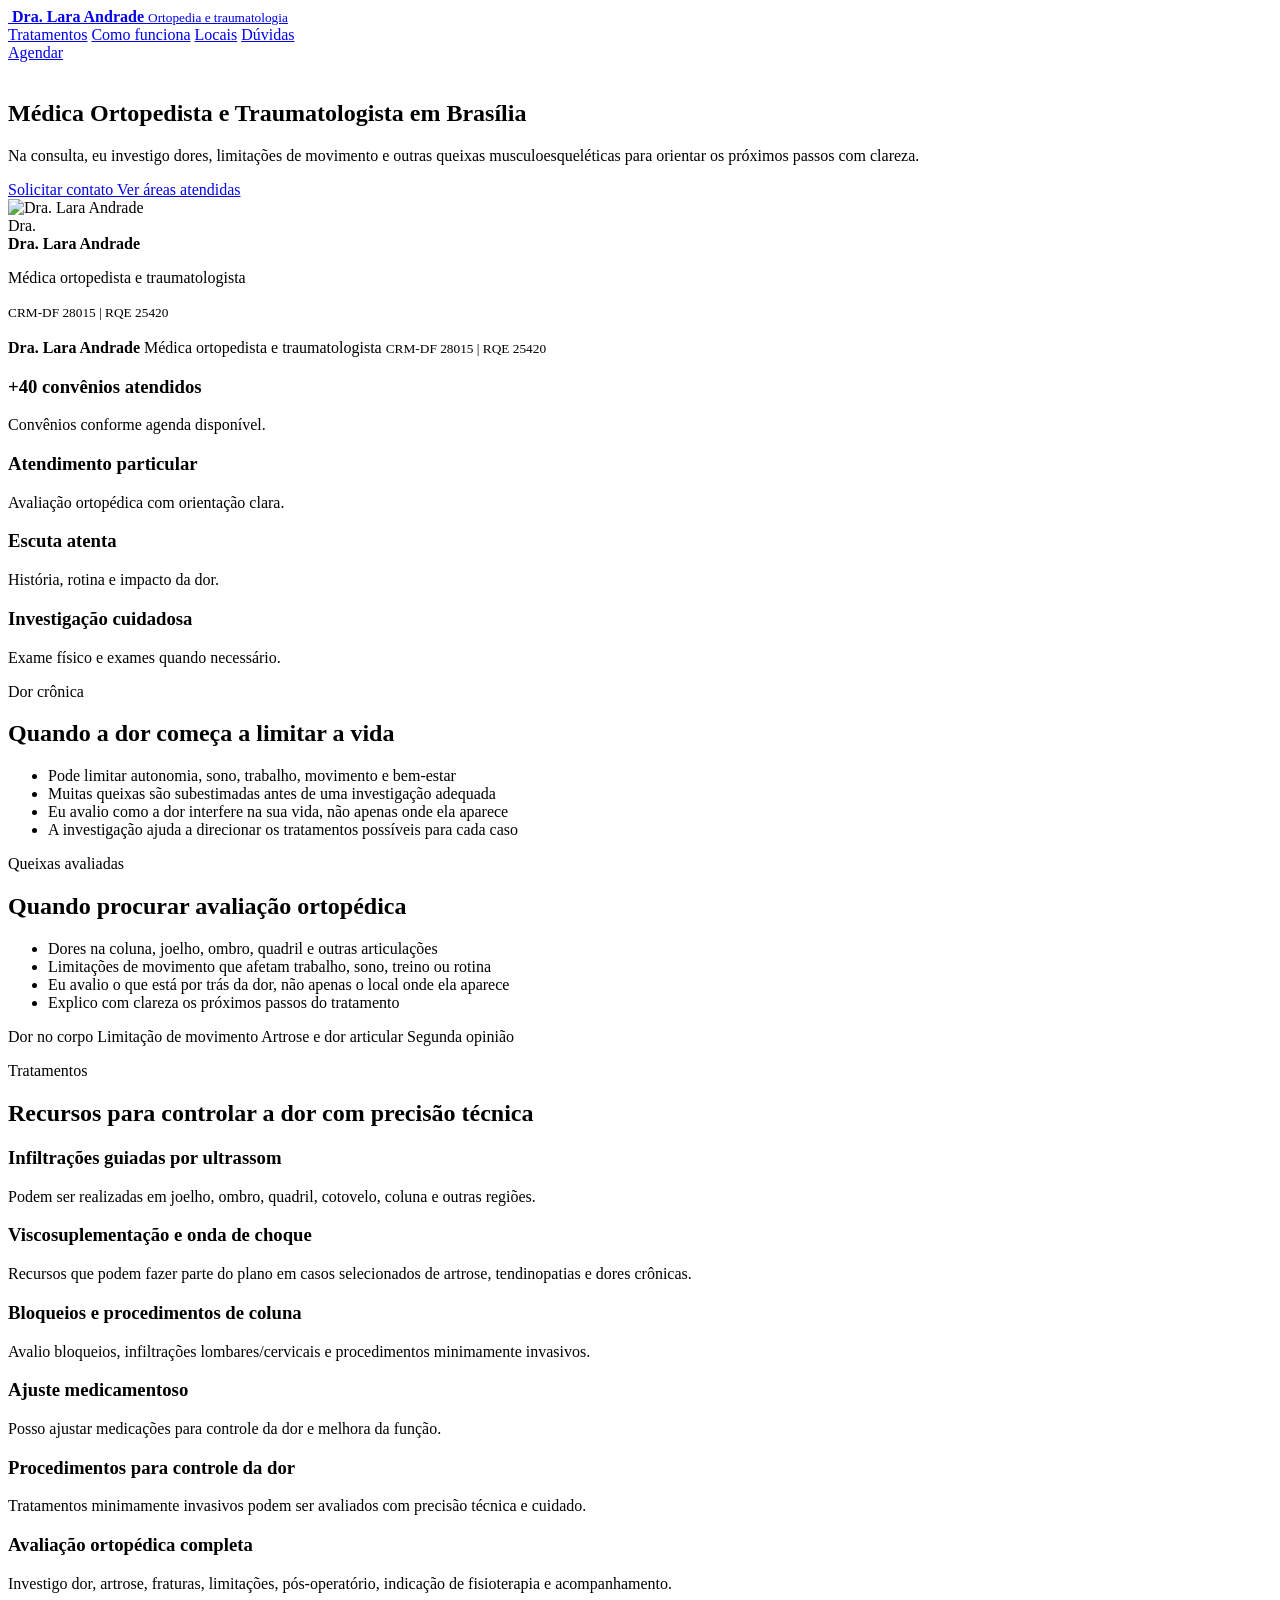
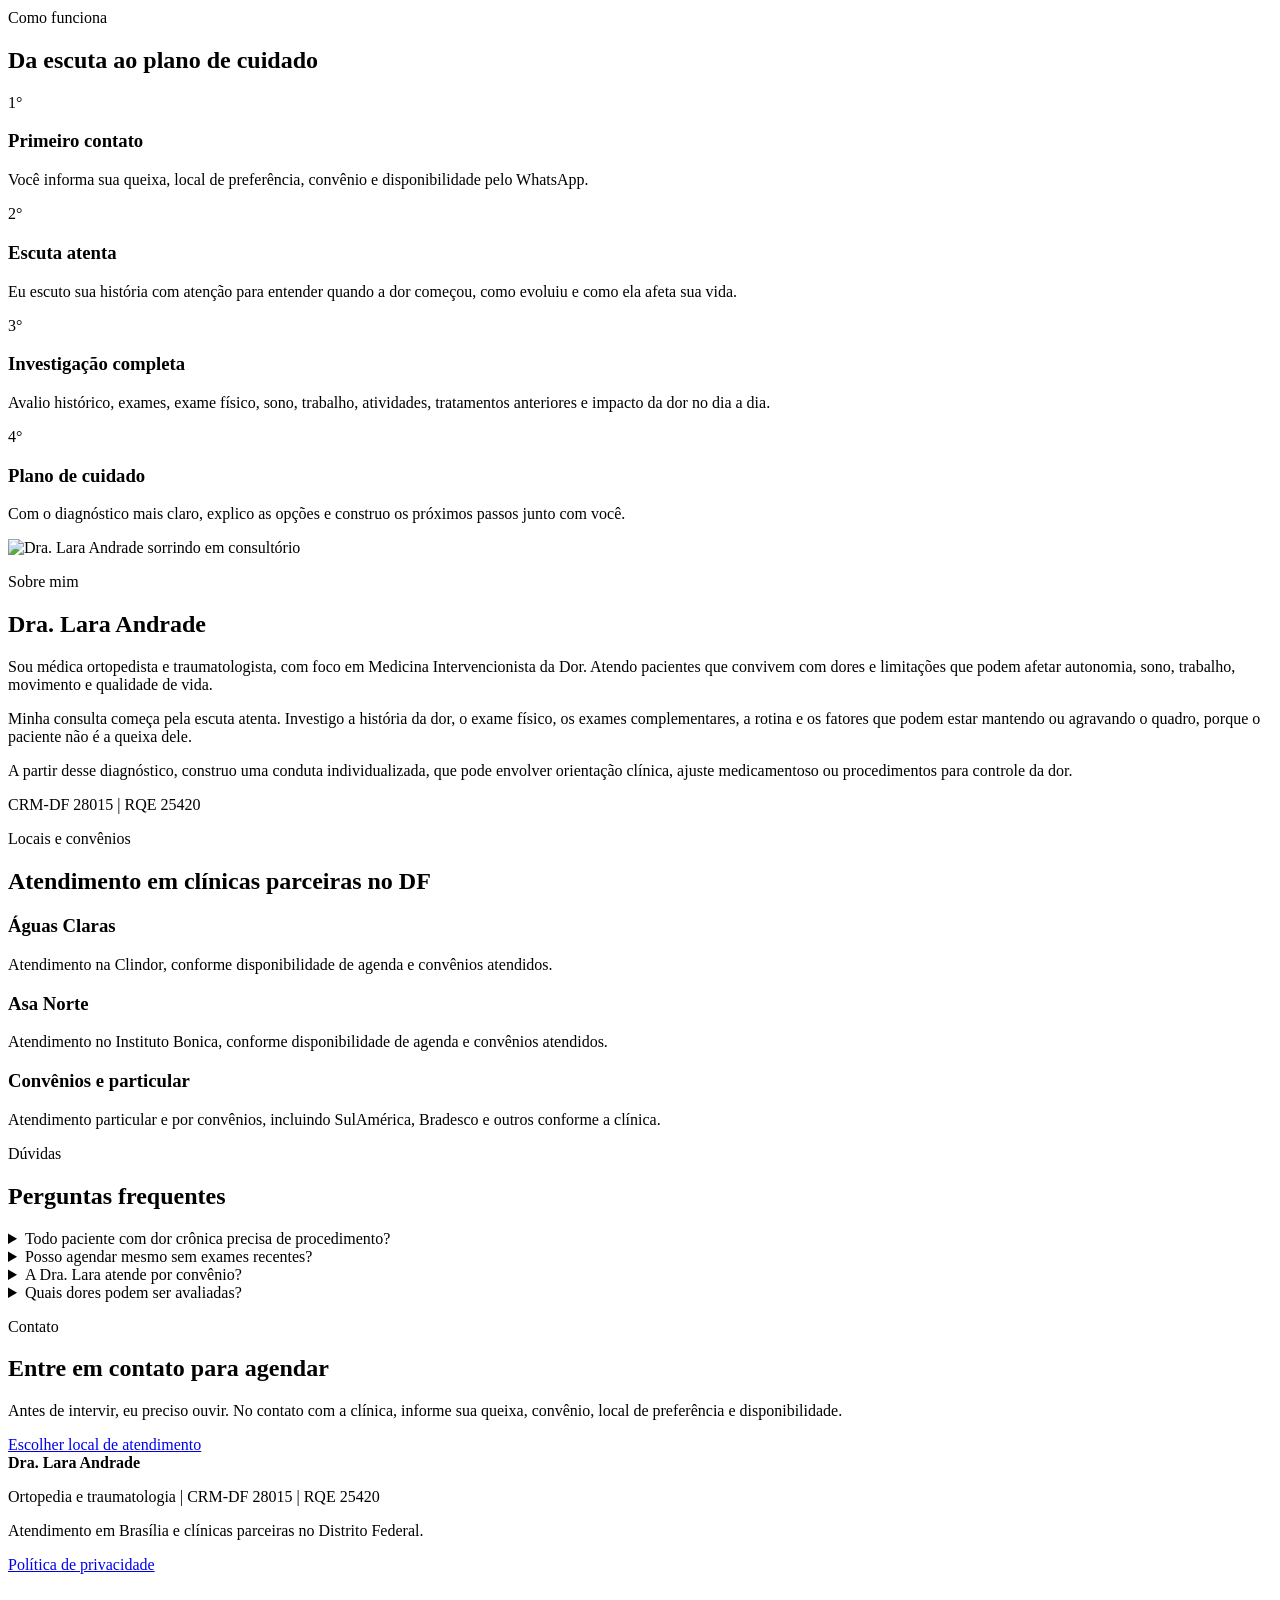
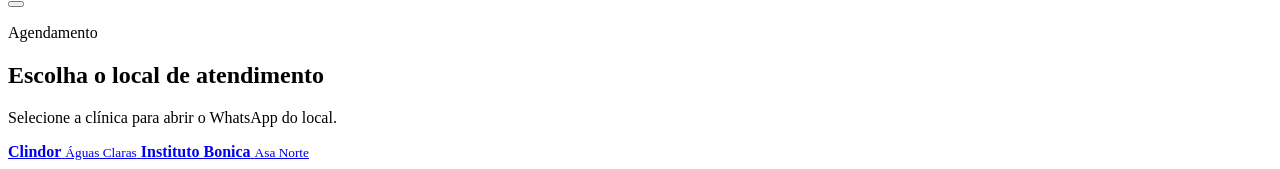
==== index.html @ 9efe38ba "feat(legal): publica politica de privacidade O site coleta nome e telefone e nao tinha politica de p" ====
<!doctype html>
<html lang="pt-BR">
  <head>
    <meta charset="utf-8">
    <meta name="viewport" content="width=device-width, initial-scale=1">
    <title>Dra. Lara Andrade | Médica ortopedista em Brasília</title>
    <meta name="description" content="Avaliação ortopédica para dor na coluna, joelho, ombro, artrose e limitações de movimento em Brasília. Atendimento com a Dra. Lara Andrade, CRM-DF 28015 e RQE 25420.">
    <meta property="og:title" content="Dra. Lara Andrade | Médica ortopedista em Brasília">
    <meta property="og:description" content="Consulta ortopédica para investigar dor, artrose, coluna, joelho e outras queixas musculoesqueléticas, com conduta individualizada.">
    <meta property="og:type" content="website">
    <meta property="og:image" content="assets/lara-dor-cronica-img4412.jpg">
    <link rel="preconnect" href="https://fonts.googleapis.com">
    <link rel="preconnect" href="https://fonts.gstatic.com" crossorigin>
    <link rel="preconnect" href="https://unpkg.com">
    <link href="https://fonts.googleapis.com/css2?family=Montserrat:wght@300;400;500;600;700;800&display=swap" rel="stylesheet">
    <link rel="stylesheet" href="styles.css">
    <link rel="icon" type="image/png" href="assets/favicon-dra-lara-symbol.png">
  </head>
  <body>
    <header class="site-header" data-elevate>
      <a class="brand" href="#top" aria-label="Dra. Lara Andrade">
        <span class="brand-mark">
          <img src="assets/logo-dra-lara-symbol-header.png" alt="">
        </span>
        <span>
          <strong>Dra. Lara Andrade</strong>
          <small>Ortopedia e traumatologia</small>
        </span>
      </a>
      <nav class="nav" aria-label="Navegação principal">
        <a href="#tratamentos">Tratamentos</a>
        <a href="#como-funciona">Como funciona</a>
        <a href="#locais">Locais</a>
        <a href="#duvidas">Dúvidas</a>
      </nav>
      <a class="header-cta" href="#agendar" data-schedule-open>
        <i data-lucide="calendar-check" aria-hidden="true"></i>
        Agendar
      </a>
    </header>

    <main id="top">
      <section class="hero section-dark">
        <div class="hero-bg" aria-hidden="true">
          <img src="assets/hero-bg-consultorio-real-pexels.jpg" alt="">
        </div>
        <div class="container hero-grid">
          <div class="hero-copy">
            <h1>Médica Ortopedista e Traumatologista em Brasília</h1>
            <p class="hero-lead">Na consulta, eu investigo dores, limitações de movimento e outras queixas musculoesqueléticas para orientar os próximos passos com clareza.</p>
            <div class="hero-actions">
              <a class="btn btn-primary" href="#agendar" data-schedule-open>
                <i data-lucide="calendar-check" aria-hidden="true"></i>
                Solicitar contato
              </a>
              <a class="btn btn-ghost" href="#tratamentos">
                <i data-lucide="stethoscope" aria-hidden="true"></i>
                Ver áreas atendidas
              </a>
            </div>
          </div>

          <aside class="hero-visual" aria-label="Resumo do atendimento">
            <div class="hero-portrait">
              <img src="assets/lara-hero-sentada-ambiente.jpg" alt="Dra. Lara Andrade">
            </div>
            <div class="hero-card">
              <div class="hero-doctor-card">
                <span aria-hidden="true">Dra.</span>
                <div>
                  <strong>Dra. Lara Andrade</strong>
                  <p>Médica ortopedista e traumatologista</p>
                  <small>CRM-DF 28015 | RQE 25420</small>
                </div>
              </div>
            </div>
          </aside>
        </div>
      </section>

      <section class="mobile-hero-photo" aria-hidden="true">
        <div class="container">
          <div class="hero-mobile-portrait">
            <img src="assets/lara-hero-sentada-ambiente.jpg" alt="">
            <div class="doctor-id-card">
              <strong>Dra. Lara Andrade</strong>
              <span>Médica ortopedista e traumatologista</span>
              <small>CRM-DF 28015 | RQE 25420</small>
            </div>
          </div>
        </div>
      </section>

      <section class="quick-proof" aria-label="Diferenciais do atendimento">
        <div class="container proof-grid">
          <article>
            <i data-lucide="badge-check" aria-hidden="true"></i>
            <h3>+40 convênios atendidos</h3>
            <p>Convênios conforme agenda disponível.</p>
          </article>
          <article>
            <i data-lucide="credit-card" aria-hidden="true"></i>
            <h3>Atendimento particular</h3>
            <p>Avaliação ortopédica com orientação clara.</p>
          </article>
          <article>
            <i data-lucide="ear" aria-hidden="true"></i>
            <h3>Escuta atenta</h3>
            <p>História, rotina e impacto da dor.</p>
          </article>
          <article>
            <i data-lucide="scan-search" aria-hidden="true"></i>
            <h3>Investigação cuidadosa</h3>
            <p>Exame físico e exames quando necessário.</p>
          </article>
        </div>
      </section>

      <section class="section chronic-section">
        <div class="container chronic-grid">
          <div class="chronic-copy">
            <p class="eyebrow">Dor crônica</p>
            <h2>Quando a dor começa a limitar a vida</h2>
            <ul class="check-list section-bullets">
              <li><i data-lucide="check" aria-hidden="true"></i>Pode limitar autonomia, sono, trabalho, movimento e bem-estar</li>
              <li><i data-lucide="check" aria-hidden="true"></i>Muitas queixas são subestimadas antes de uma investigação adequada</li>
              <li><i data-lucide="check" aria-hidden="true"></i>Eu avalio como a dor interfere na sua vida, não apenas onde ela aparece</li>
              <li><i data-lucide="check" aria-hidden="true"></i>A investigação ajuda a direcionar os tratamentos possíveis para cada caso</li>
            </ul>
          </div>
        </div>
      </section>

      <section class="section problem">
        <div class="container two-column">
          <div>
            <p class="eyebrow">Queixas avaliadas</p>
            <h2>Quando procurar avaliação ortopédica</h2>
          </div>
          <ul class="check-list section-bullets">
            <li><i data-lucide="check" aria-hidden="true"></i>Dores na coluna, joelho, ombro, quadril e outras articulações</li>
            <li><i data-lucide="check" aria-hidden="true"></i>Limitações de movimento que afetam trabalho, sono, treino ou rotina</li>
            <li><i data-lucide="check" aria-hidden="true"></i>Eu avalio o que está por trás da dor, não apenas o local onde ela aparece</li>
            <li><i data-lucide="check" aria-hidden="true"></i>Explico com clareza os próximos passos do tratamento</li>
          </ul>
        </div>
        <div class="container concern-grid" aria-label="Queixas comuns avaliadas">
          <span><i data-lucide="person-standing" aria-hidden="true"></i>Dor no corpo</span>
          <span><i data-lucide="move" aria-hidden="true"></i>Limitação de movimento</span>
          <span><i data-lucide="bone" aria-hidden="true"></i>Artrose e dor articular</span>
          <span><i data-lucide="file-question" aria-hidden="true"></i>Segunda opinião</span>
        </div>
      </section>

      <section class="section treatment-section" id="tratamentos">
        <div class="container section-heading">
          <p class="eyebrow">Tratamentos</p>
          <h2>Recursos para controlar a dor com precisão técnica</h2>
        </div>
        <div class="container treatment-layout treatment-layout-full">
          <div class="treatment-list">
            <article>
              <i data-lucide="syringe" aria-hidden="true"></i>
              <div>
                <h3>Infiltrações guiadas por ultrassom</h3>
                <p>Podem ser realizadas em joelho, ombro, quadril, cotovelo, coluna e outras regiões.</p>
              </div>
            </article>
            <article>
              <i data-lucide="waves" aria-hidden="true"></i>
              <div>
                <h3>Viscosuplementação e onda de choque</h3>
                <p>Recursos que podem fazer parte do plano em casos selecionados de artrose, tendinopatias e dores crônicas.</p>
              </div>
            </article>
            <article>
              <i data-lucide="bone" aria-hidden="true"></i>
              <div>
                <h3>Bloqueios e procedimentos de coluna</h3>
                <p>Avalio bloqueios, infiltrações lombares/cervicais e procedimentos minimamente invasivos.</p>
              </div>
            </article>
            <article>
              <i data-lucide="pill" aria-hidden="true"></i>
              <div>
                <h3>Ajuste medicamentoso</h3>
                <p>Posso ajustar medicações para controle da dor e melhora da função.</p>
              </div>
            </article>
            <article>
              <i data-lucide="target" aria-hidden="true"></i>
              <div>
                <h3>Procedimentos para controle da dor</h3>
                <p>Tratamentos minimamente invasivos podem ser avaliados com precisão técnica e cuidado.</p>
              </div>
            </article>
            <article>
              <i data-lucide="clipboard-plus" aria-hidden="true"></i>
              <div>
                <h3>Avaliação ortopédica completa</h3>
                <p>Investigo dor, artrose, fraturas, limitações, pós-operatório, indicação de fisioterapia e acompanhamento.</p>
              </div>
            </article>
          </div>
        </div>
      </section>

      <section class="section process" id="como-funciona">
        <div class="container section-heading">
          <p class="eyebrow">Como funciona</p>
          <h2>Da escuta ao plano de cuidado</h2>
        </div>
        <div class="container process-steps">
          <article>
            <span>1°</span>
            <i data-lucide="message-circle" aria-hidden="true"></i>
            <h3>Primeiro contato</h3>
            <p>Você informa sua queixa, local de preferência, convênio e disponibilidade pelo WhatsApp.</p>
          </article>
          <article>
            <span>2°</span>
            <i data-lucide="stethoscope" aria-hidden="true"></i>
            <h3>Escuta atenta</h3>
            <p>Eu escuto sua história com atenção para entender quando a dor começou, como evoluiu e como ela afeta sua vida.</p>
          </article>
          <article>
            <span>3°</span>
            <i data-lucide="list-checks" aria-hidden="true"></i>
            <h3>Investigação completa</h3>
            <p>Avalio histórico, exames, exame físico, sono, trabalho, atividades, tratamentos anteriores e impacto da dor no dia a dia.</p>
          </article>
          <article>
            <span>4°</span>
            <i data-lucide="route" aria-hidden="true"></i>
            <h3>Plano de cuidado</h3>
            <p>Com o diagnóstico mais claro, explico as opções e construo os próximos passos junto com você.</p>
          </article>
        </div>
      </section>

      <section class="section doctor-section">
        <div class="container doctor-grid">
          <div class="doctor-photo">
            <img src="assets/lara-quem-sou-img4294.jpg" alt="Dra. Lara Andrade sorrindo em consultório">
          </div>
          <div class="doctor-copy">
            <p class="eyebrow">Sobre mim</p>
            <h2>Dra. Lara Andrade</h2>
            <p>Sou médica ortopedista e traumatologista, com foco em Medicina Intervencionista da Dor. Atendo pacientes que convivem com dores e limitações que podem afetar autonomia, sono, trabalho, movimento e qualidade de vida.</p>
            <p>Minha consulta começa pela escuta atenta. Investigo a história da dor, o exame físico, os exames complementares, a rotina e os fatores que podem estar mantendo ou agravando o quadro, porque o paciente não é a queixa dele.</p>
            <p>A partir desse diagnóstico, construo uma conduta individualizada, que pode envolver orientação clínica, ajuste medicamentoso ou procedimentos para controle da dor.</p>
            <p class="doctor-credentials">CRM-DF 28015 | RQE 25420</p>
          </div>
        </div>
      </section>

      <section class="section locations" id="locais">
        <div class="container section-heading">
          <p class="eyebrow">Locais e convênios</p>
          <h2>Atendimento em clínicas parceiras no DF</h2>
        </div>
        <div class="container location-grid">
          <article>
            <i data-lucide="map-pin" aria-hidden="true"></i>
            <h3>Águas Claras</h3>
            <p>Atendimento na Clindor, conforme disponibilidade de agenda e convênios atendidos.</p>
          </article>
          <article>
            <i data-lucide="map-pin" aria-hidden="true"></i>
            <h3>Asa Norte</h3>
            <p>Atendimento no Instituto Bonica, conforme disponibilidade de agenda e convênios atendidos.</p>
          </article>
          <article>
            <i data-lucide="credit-card" aria-hidden="true"></i>
            <h3>Convênios e particular</h3>
            <p>Atendimento particular e por convênios, incluindo SulAmérica, Bradesco e outros conforme a clínica.</p>
          </article>
        </div>
      </section>

      <section class="section faq" id="duvidas">
        <div class="container section-heading">
          <p class="eyebrow">Dúvidas</p>
          <h2>Perguntas frequentes</h2>
        </div>
        <div class="container faq-list">
          <details>
            <summary>Todo paciente com dor crônica precisa de procedimento?</summary>
            <p>Não. A indicação depende do diagnóstico, da intensidade da dor, do histórico, dos exames, da resposta a tratamentos anteriores e dos objetivos do paciente.</p>
          </details>
          <details>
            <summary>Posso agendar mesmo sem exames recentes?</summary>
            <p>Sim. A consulta pode ajudar a entender se exames são necessários e quais fariam sentido para o caso.</p>
          </details>
          <details>
            <summary>A Dra. Lara atende por convênio?</summary>
            <p>Sim, há atendimento por convênios e particular. A lista exata varia por clínica e deve ser confirmada no WhatsApp.</p>
          </details>
          <details>
            <summary>Quais dores podem ser avaliadas?</summary>
            <p>Dores de coluna, joelho, ombro, quadril, cotovelo, artrose, limitações de movimento, fraturas, pós-operatório e outras queixas musculoesqueléticas.</p>
          </details>
        </div>
      </section>

      <section class="final-cta section-dark" id="contato">
        <div class="container final-grid">
          <div>
            <p class="eyebrow">Contato</p>
            <h2>Entre em contato para agendar</h2>
            <p>Antes de intervir, eu preciso ouvir. No contato com a clínica, informe sua queixa, convênio, local de preferência e disponibilidade.</p>
            <div class="final-actions">
              <a class="btn btn-primary" href="#agendar" data-schedule-open>
                <i data-lucide="calendar-check" aria-hidden="true"></i>
                Escolher local de atendimento
              </a>
            </div>
          </div>
        </div>
      </section>
    </main>

    <footer class="footer">
      <div class="container footer-grid">
        <div>
          <strong>Dra. Lara Andrade</strong>
          <p>Ortopedia e traumatologia | CRM-DF 28015 | RQE 25420</p>
        </div>
        <p>Atendimento em Brasília e clínicas parceiras no Distrito Federal.</p>
        <p><a href="/politica-de-privacidade/">Política de privacidade</a></p>
      </div>
    </footer>

    <div class="schedule-modal" id="schedule-modal" aria-hidden="true" inert>
      <div class="schedule-modal__backdrop" data-schedule-close></div>
      <div class="schedule-dialog" role="dialog" aria-modal="true" aria-labelledby="schedule-title" aria-describedby="schedule-description">
        <button class="schedule-close" type="button" aria-label="Fechar opções de agendamento" data-schedule-close>
          <i data-lucide="x" aria-hidden="true"></i>
        </button>
        <p class="eyebrow">Agendamento</p>
        <h2 id="schedule-title">Escolha o local de atendimento</h2>
        <p id="schedule-description">Selecione a clínica para abrir o WhatsApp do local.</p>
        <div class="schedule-options">
          <a href="https://wa.me/556192767997?text=Ol%C3%A1%2C%20gostaria%20de%20agendar%20uma%20consulta%20com%20a%20Dra.%20Lara%20Andrade%20na%20Clindor%20%28%C3%81guas%20Claras%29." target="_blank" rel="noopener">
            <i data-lucide="map-pin" aria-hidden="true"></i>
            <span>
              <strong>Clindor</strong>
              <small>Águas Claras</small>
            </span>
          </a>
          <a href="https://wa.me/556191518765?text=Ol%C3%A1%2C%20gostaria%20de%20agendar%20uma%20consulta%20com%20a%20Dra.%20Lara%20Andrade%20no%20Instituto%20Bonica%20%28Asa%20Norte%29." target="_blank" rel="noopener">
            <i data-lucide="map-pin" aria-hidden="true"></i>
            <span>
              <strong>Instituto Bonica</strong>
              <small>Asa Norte</small>
            </span>
          </a>
        </div>
      </div>
    </div>

    <script src="https://unpkg.com/lucide@latest/dist/umd/lucide.min.js"></script>
    <script src="script.js"></script>
  </body>
</html>
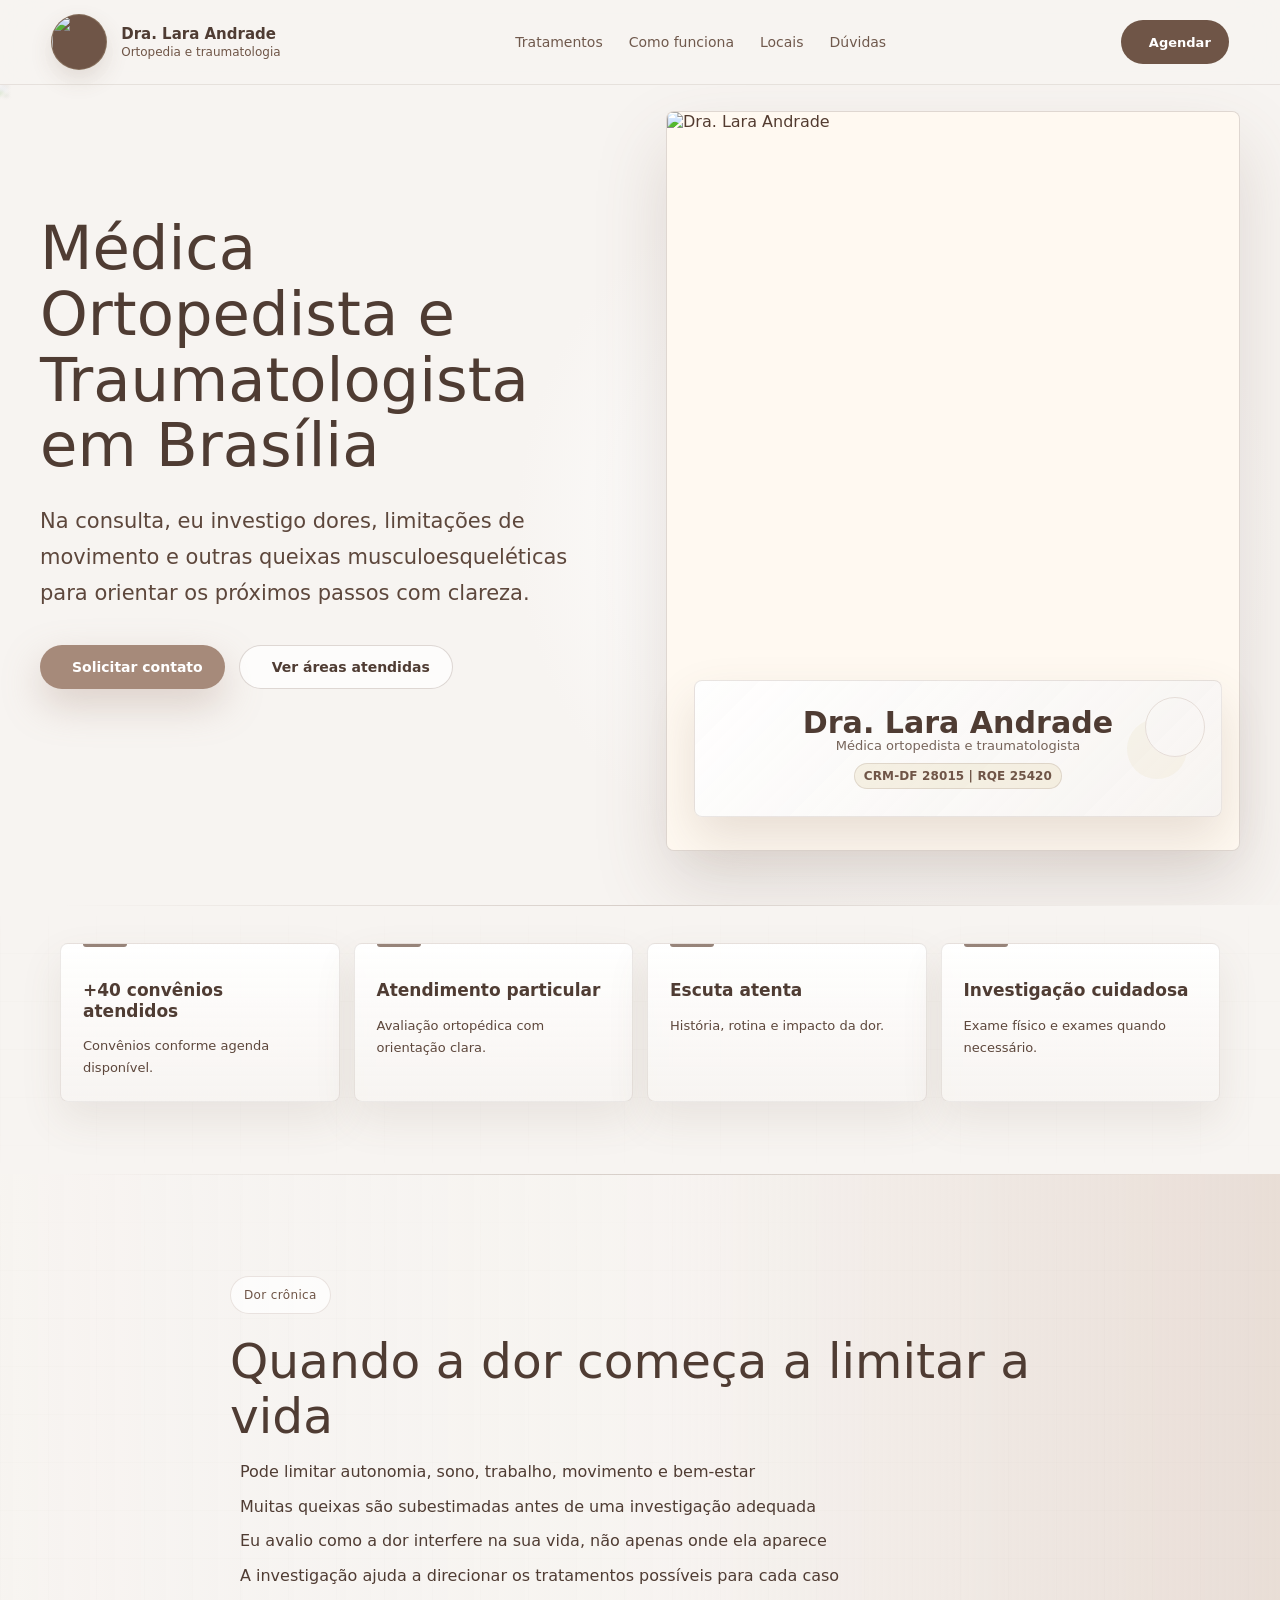
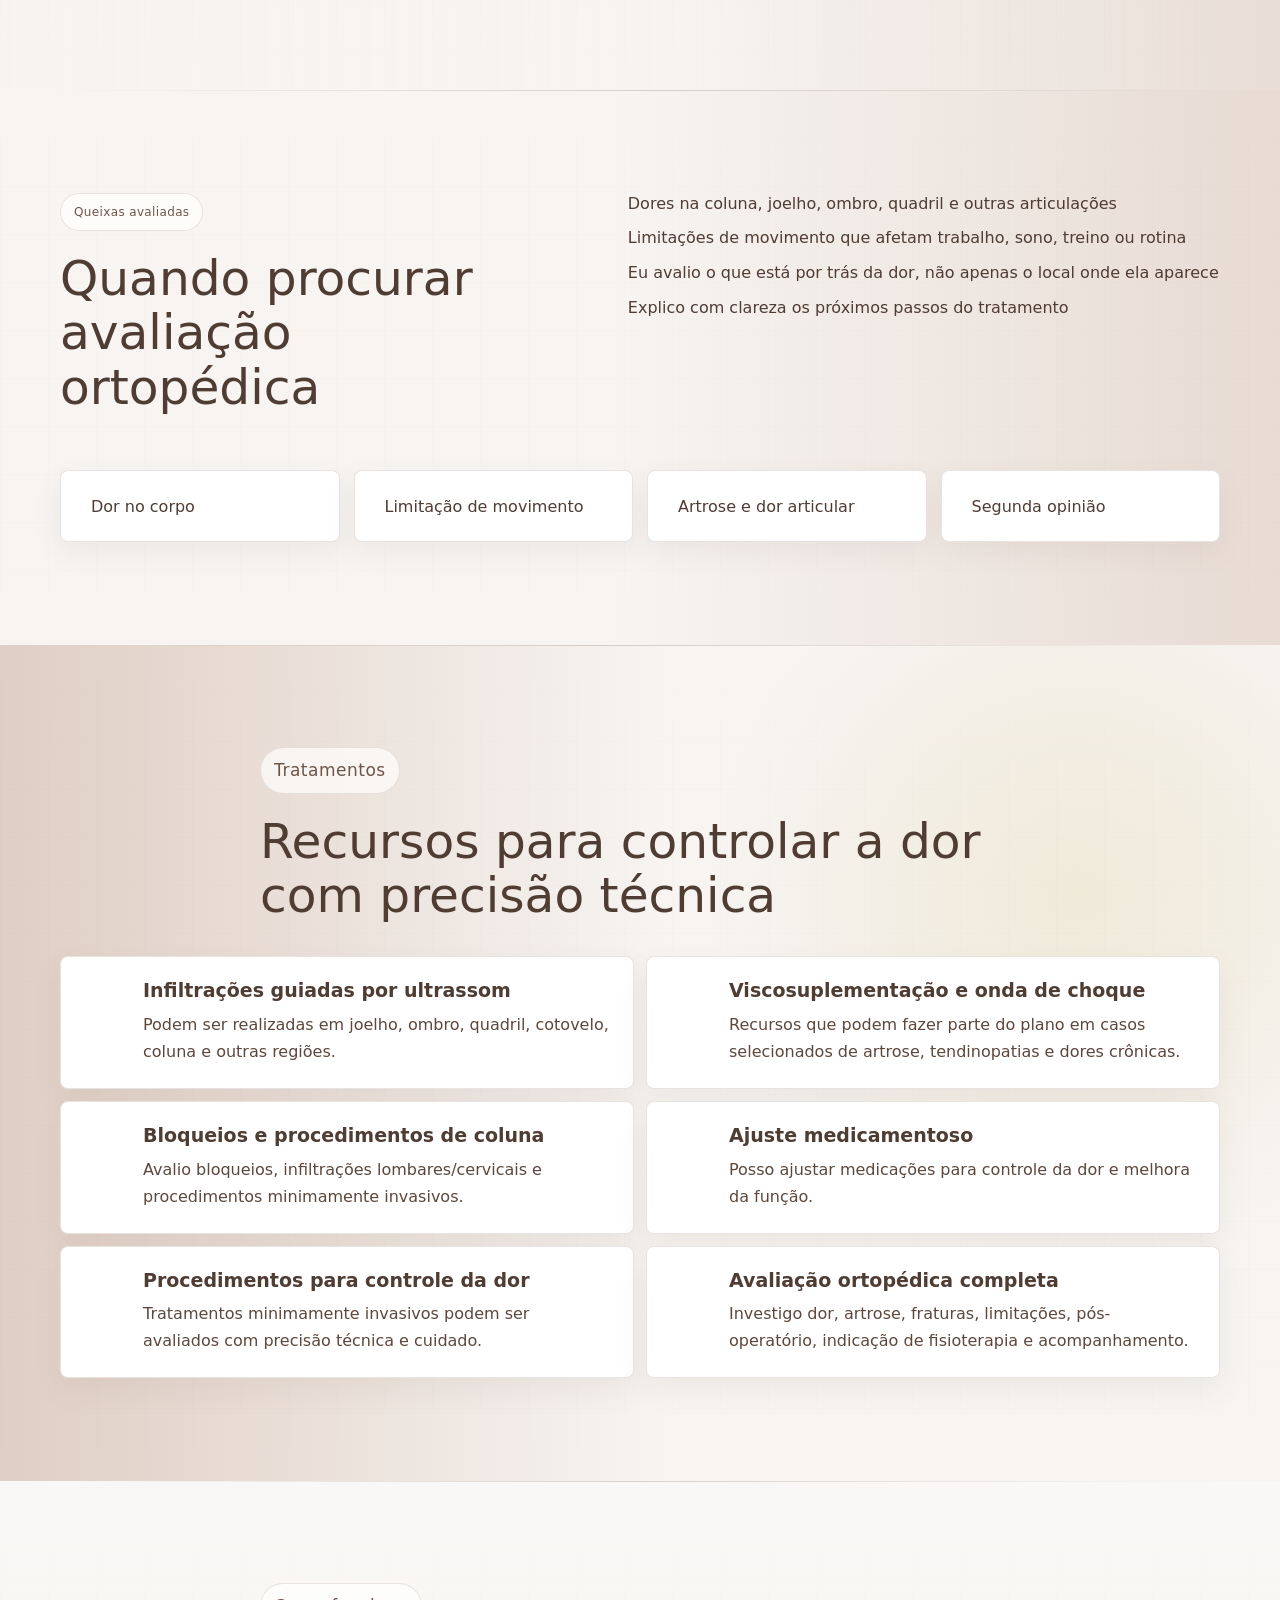
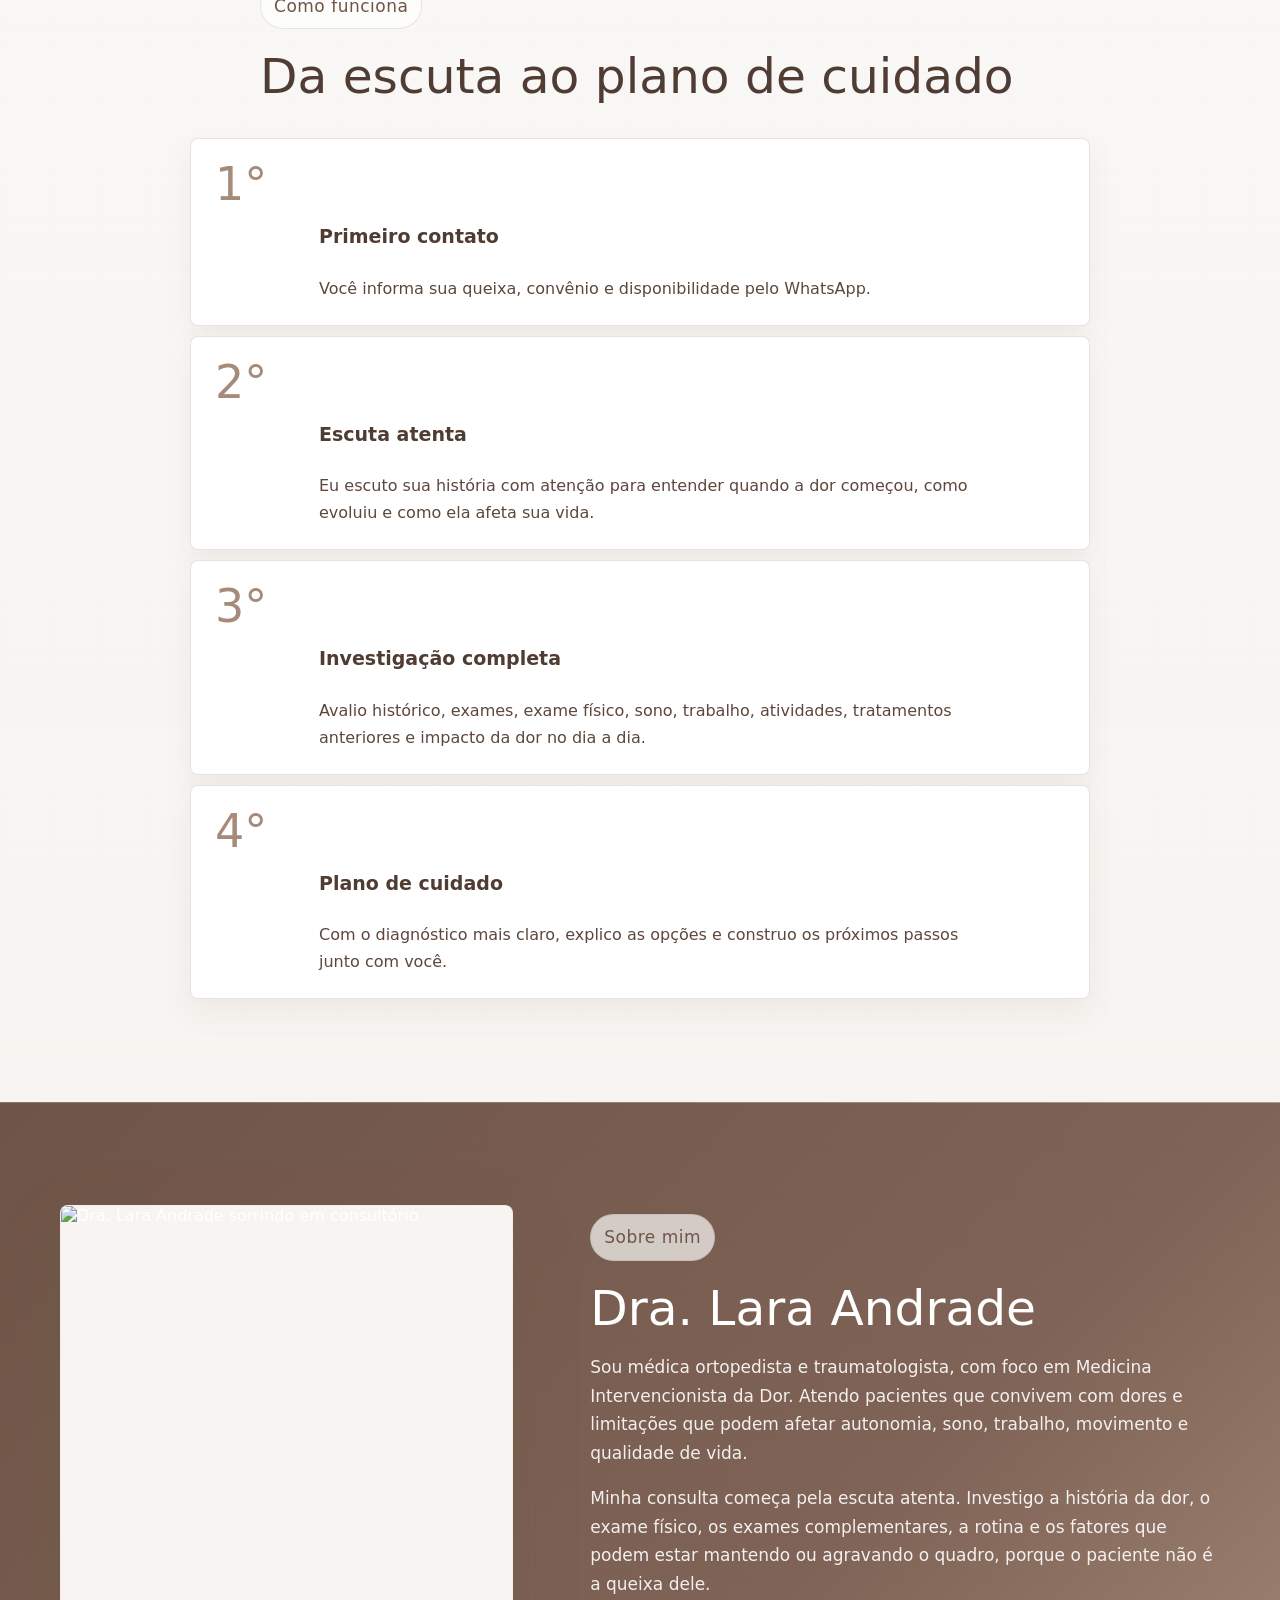
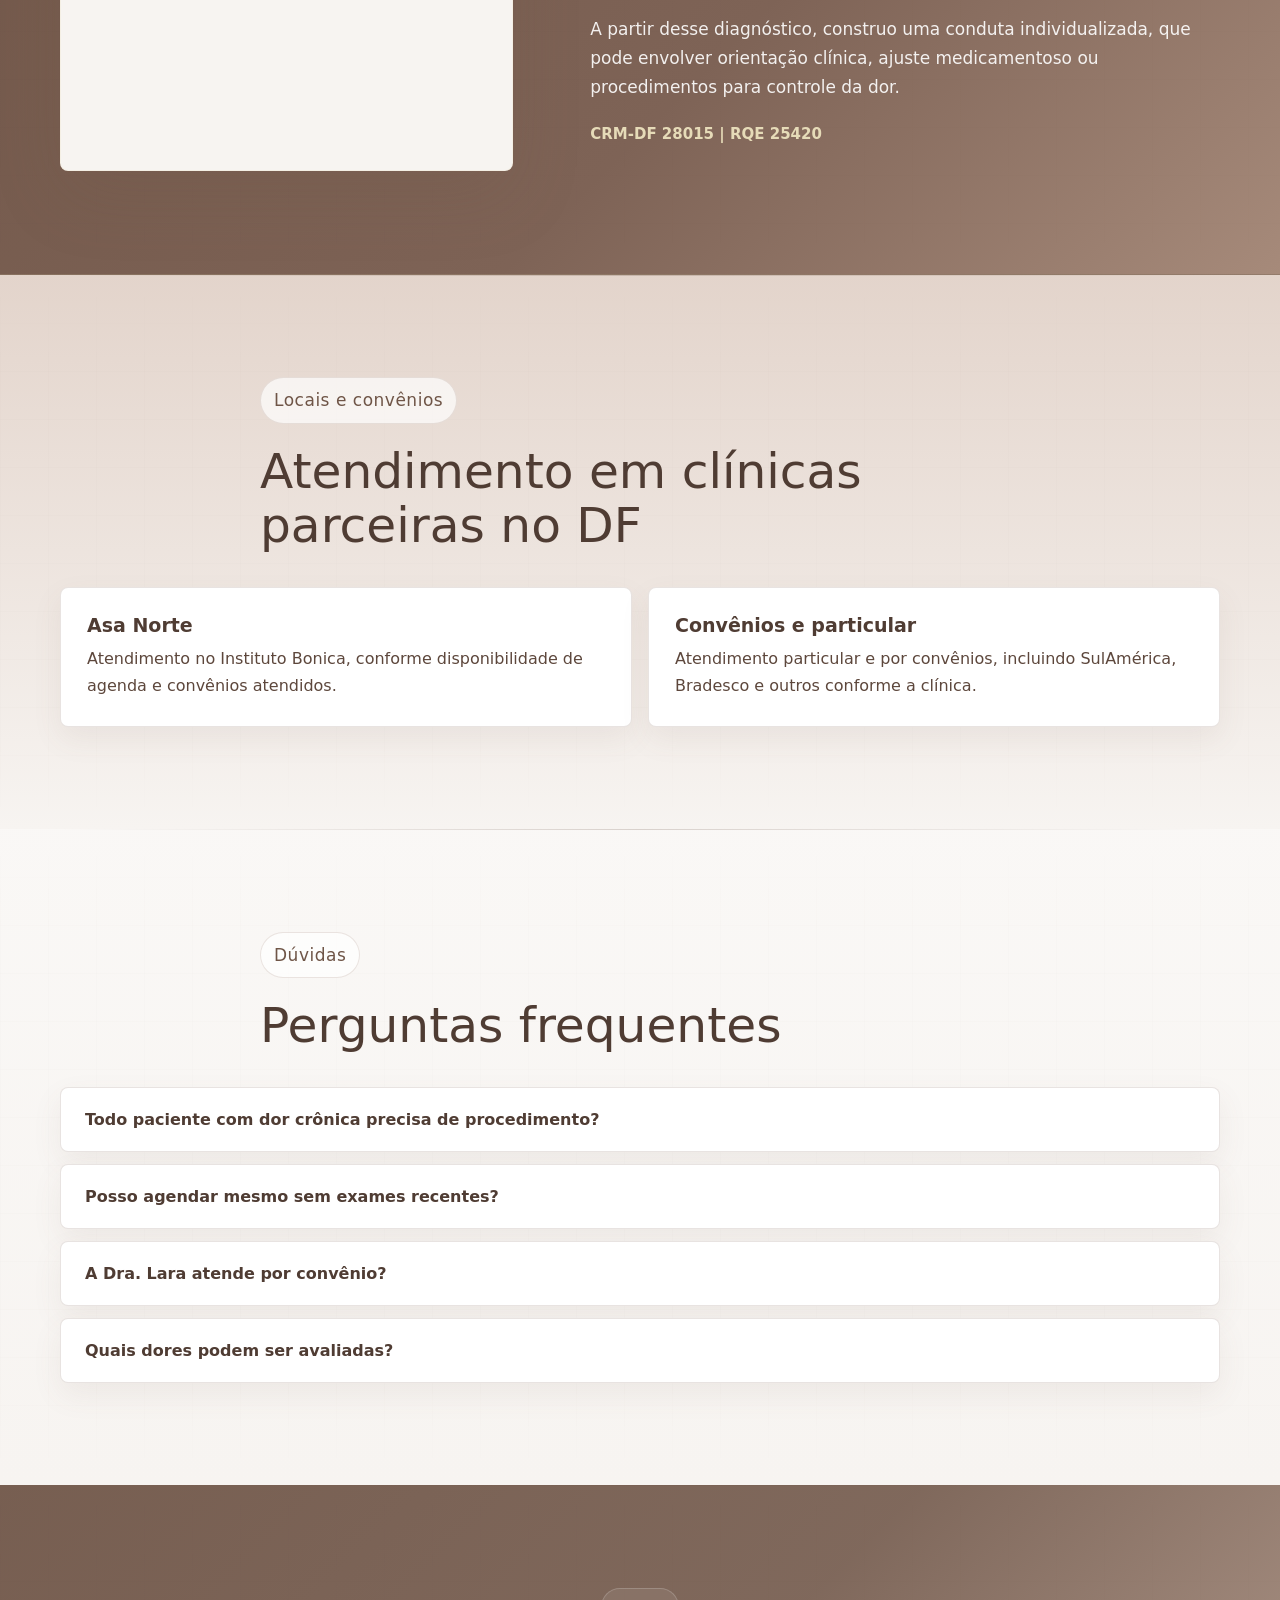
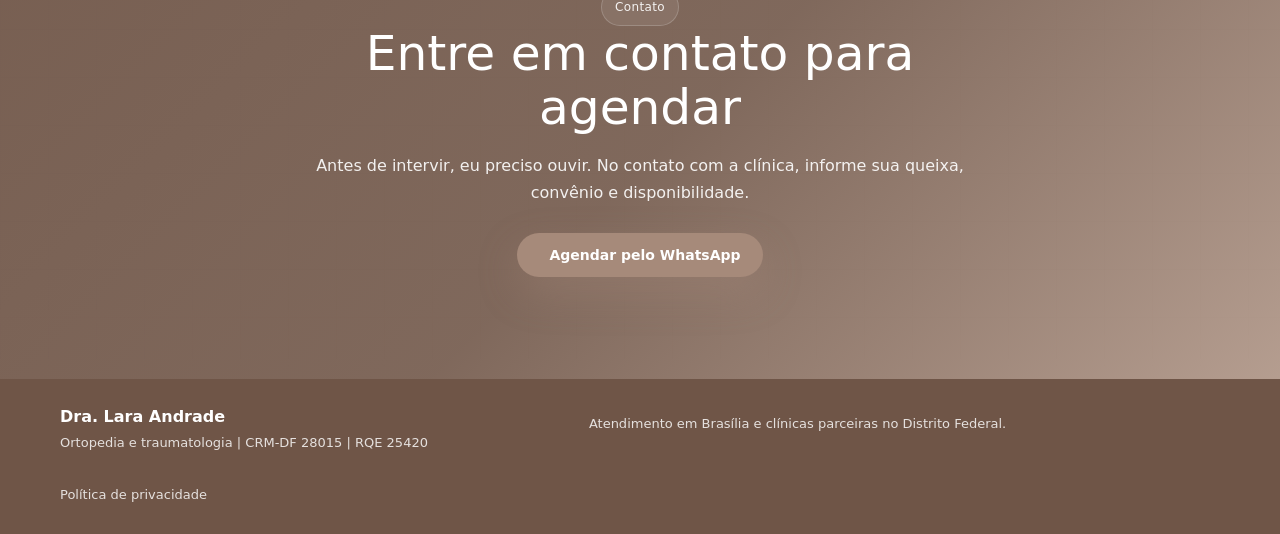
==== commit d340f83a: "feat(lp): remove Clindor e atualiza WhatsApp de contato Dra. Lara nao atende mais na Clindor (Aguas " ====
--- a/index.html
+++ b/index.html
@@ -215,7 +215,7 @@
             <span>1°</span>
             <i data-lucide="message-circle" aria-hidden="true"></i>
             <h3>Primeiro contato</h3>
-            <p>Você informa sua queixa, local de preferência, convênio e disponibilidade pelo WhatsApp.</p>
+            <p>Você informa sua queixa, convênio e disponibilidade pelo WhatsApp.</p>
           </article>
           <article>
             <span>2°</span>
@@ -260,11 +260,6 @@
           <h2>Atendimento em clínicas parceiras no DF</h2>
         </div>
         <div class="container location-grid">
-          <article>
-            <i data-lucide="map-pin" aria-hidden="true"></i>
-            <h3>Águas Claras</h3>
-            <p>Atendimento na Clindor, conforme disponibilidade de agenda e convênios atendidos.</p>
-          </article>
           <article>
             <i data-lucide="map-pin" aria-hidden="true"></i>
             <h3>Asa Norte</h3>
@@ -308,11 +303,11 @@
           <div>
             <p class="eyebrow">Contato</p>
             <h2>Entre em contato para agendar</h2>
-            <p>Antes de intervir, eu preciso ouvir. No contato com a clínica, informe sua queixa, convênio, local de preferência e disponibilidade.</p>
+            <p>Antes de intervir, eu preciso ouvir. No contato com a clínica, informe sua queixa, convênio e disponibilidade.</p>
             <div class="final-actions">
               <a class="btn btn-primary" href="#agendar" data-schedule-open>
                 <i data-lucide="calendar-check" aria-hidden="true"></i>
-                Escolher local de atendimento
+                Agendar pelo WhatsApp
               </a>
             </div>
           </div>
@@ -338,17 +333,10 @@
           <i data-lucide="x" aria-hidden="true"></i>
         </button>
         <p class="eyebrow">Agendamento</p>
-        <h2 id="schedule-title">Escolha o local de atendimento</h2>
-        <p id="schedule-description">Selecione a clínica para abrir o WhatsApp do local.</p>
+        <h2 id="schedule-title">Agende pelo WhatsApp</h2>
+        <p id="schedule-description">Toque abaixo para abrir o WhatsApp de agendamento.</p>
         <div class="schedule-options">
-          <a href="https://wa.me/556192767997?text=Ol%C3%A1%2C%20gostaria%20de%20agendar%20uma%20consulta%20com%20a%20Dra.%20Lara%20Andrade%20na%20Clindor%20%28%C3%81guas%20Claras%29." target="_blank" rel="noopener">
-            <i data-lucide="map-pin" aria-hidden="true"></i>
-            <span>
-              <strong>Clindor</strong>
-              <small>Águas Claras</small>
-            </span>
-          </a>
-          <a href="https://wa.me/556191518765?text=Ol%C3%A1%2C%20gostaria%20de%20agendar%20uma%20consulta%20com%20a%20Dra.%20Lara%20Andrade%20no%20Instituto%20Bonica%20%28Asa%20Norte%29." target="_blank" rel="noopener">
+          <a href="https://wa.me/5561995784427?text=Ol%C3%A1%2C%20gostaria%20de%20agendar%20uma%20consulta%20com%20a%20Dra.%20Lara%20Andrade%20no%20Instituto%20Bonica%20%28Asa%20Norte%29." target="_blank" rel="noopener">
             <i data-lucide="map-pin" aria-hidden="true"></i>
             <span>
               <strong>Instituto Bonica</strong>
--- a/styles.css
+++ b/styles.css
@@ -0,0 +1,1712 @@
+:root {
+  --ink: #4f3c33;
+  --ink-strong: #2f211b;
+  --green: #a68a7a;
+  --green-deep: #6f5547;
+  --teal: #b99d8d;
+  --sage: #e6dbb8;
+  --clay: #a68a7a;
+  --paper: #f7f4f1;
+  --paper-2: #dcc9be;
+  --white: #ffffff;
+  --muted: #6f5547;
+  --muted-strong: #5d473c;
+  --line: rgba(111, 85, 71, 0.16);
+  --line-light: rgba(255, 255, 255, 0.18);
+  --shadow: 0 24px 70px rgba(111, 85, 71, 0.16);
+  --shadow-soft: 0 14px 34px rgba(111, 85, 71, 0.1);
+  --shadow-lift: 0 22px 54px rgba(111, 85, 71, 0.16);
+  --font-display: "Avenir Next", "Montserrat", ui-sans-serif, system-ui, -apple-system, BlinkMacSystemFont, "Segoe UI", sans-serif;
+  --font-sans: "Montserrat", "Avenir Next", ui-sans-serif, system-ui, -apple-system, BlinkMacSystemFont, "Segoe UI", sans-serif;
+  color-scheme: light;
+}
+
+* {
+  box-sizing: border-box;
+}
+
+html {
+  scroll-behavior: smooth;
+}
+
+body {
+  margin: 0;
+  font-family: var(--font-sans);
+  background: var(--paper);
+  color: var(--ink);
+  overflow-x: hidden;
+  font-size: 16px;
+  font-weight: 300;
+}
+
+img {
+  display: block;
+  max-width: 100%;
+}
+
+a {
+  color: inherit;
+  text-decoration: none;
+}
+
+.container {
+  width: min(1160px, calc(100% - 40px));
+  margin-inline: auto;
+}
+
+.site-header {
+  position: sticky;
+  top: 0;
+  z-index: 30;
+  display: flex;
+  align-items: center;
+  justify-content: space-between;
+  gap: 24px;
+  padding: 14px clamp(20px, 4vw, 56px);
+  background: rgba(247, 244, 241, 0.9);
+  border-bottom: 1px solid rgba(111, 85, 71, 0.12);
+  backdrop-filter: blur(18px);
+  transition: box-shadow 0.2s ease, background 0.2s ease, border-color 0.2s ease;
+}
+
+.site-header.is-elevated {
+  background: rgba(247, 244, 241, 0.96);
+  border-color: rgba(111, 85, 71, 0.16);
+  box-shadow: var(--shadow-soft);
+}
+
+.brand {
+  display: flex;
+  align-items: center;
+  gap: 14px;
+  min-width: 226px;
+}
+
+.brand-mark {
+  display: grid;
+  width: 56px;
+  height: 56px;
+  place-items: center;
+  overflow: hidden;
+  border-radius: 50%;
+  border: 1px solid rgba(230, 219, 184, 0.18);
+  background: var(--green-deep);
+  box-shadow: 0 10px 22px rgba(111, 85, 71, 0.16);
+}
+
+.brand-mark img {
+  width: 72px;
+  height: 72px;
+  object-fit: contain;
+  object-position: center;
+  transform: translateY(-2px);
+}
+
+.brand strong,
+.brand small {
+  display: block;
+}
+
+.brand strong {
+  font-size: 15px;
+  font-weight: 600;
+}
+
+.brand small {
+  margin-top: 2px;
+  color: var(--muted);
+  font-size: 12px;
+  font-weight: 300;
+}
+
+.nav {
+  display: flex;
+  justify-content: center;
+  gap: 26px;
+  color: #70594d;
+  font-size: 14px;
+  font-weight: 400;
+}
+
+.nav a {
+  position: relative;
+  padding-block: 6px;
+  transition: color 0.2s ease;
+}
+
+.nav a::after {
+  position: absolute;
+  right: 0;
+  bottom: 0;
+  left: 0;
+  height: 2px;
+  content: "";
+  background: var(--green-deep);
+  border-radius: 999px;
+  transform: scaleX(0);
+  transform-origin: center;
+  transition: transform 0.22s ease;
+}
+
+.nav a:hover,
+.nav a.is-active {
+  color: var(--green);
+}
+
+.nav a:hover::after,
+.nav a.is-active::after {
+  transform: scaleX(1);
+}
+
+.header-cta,
+.btn {
+  display: inline-flex;
+  align-items: center;
+  justify-content: center;
+  gap: 10px;
+  min-height: 44px;
+  border-radius: 999px;
+  font-weight: 600;
+  line-height: 1;
+  transition: transform 0.2s ease, box-shadow 0.2s ease, border-color 0.2s ease, background 0.2s ease;
+}
+
+.header-cta {
+  padding: 0 18px;
+  background: var(--green-deep);
+  color: var(--white);
+  font-size: 13px;
+}
+
+.btn {
+  padding: 0 22px;
+  font-size: 14px;
+}
+
+.btn-primary {
+  background: var(--green);
+  color: var(--white);
+  box-shadow: 0 16px 38px rgba(166, 138, 122, 0.34);
+}
+
+.btn-ghost {
+  border: 1px solid rgba(111, 85, 71, 0.22);
+  color: var(--ink);
+  background: rgba(255, 255, 255, 0.72);
+}
+
+.header-cta:hover,
+.btn:hover {
+  transform: translateY(-2px);
+}
+
+.header-cta:hover,
+.btn-primary:hover {
+  box-shadow: 0 18px 42px rgba(111, 85, 71, 0.24);
+}
+
+.btn-ghost:hover {
+  border-color: rgba(111, 85, 71, 0.32);
+  background: rgba(255, 255, 255, 0.88);
+  box-shadow: var(--shadow-soft);
+}
+
+.header-cta svg,
+.btn svg {
+  width: 17px;
+  height: 17px;
+  stroke-width: 1.9;
+}
+
+.section,
+.final-cta {
+  position: relative;
+  padding: clamp(68px, 8vw, 112px) 0;
+}
+
+main > section:not(.hero) {
+  position: relative;
+  overflow: hidden;
+}
+
+main > section:not(.hero)::before {
+  position: absolute;
+  top: 0;
+  left: 50%;
+  width: min(1160px, calc(100% - 40px));
+  height: 1px;
+  content: "";
+  background: linear-gradient(90deg, transparent, rgba(111, 85, 71, 0.24), transparent);
+  transform: translateX(-50%);
+}
+
+.section-dark {
+  color: var(--white);
+  background: linear-gradient(135deg, #6f5547 0%, #7f6659 54%, #a68a7a 100%);
+}
+
+.section-dark::before,
+.quick-proof::before,
+.doctor-section::before {
+  background: linear-gradient(90deg, transparent, rgba(230, 219, 184, 0.28), transparent);
+}
+
+main > section:not(.hero)::after {
+  position: absolute;
+  inset: 0;
+  z-index: 0;
+  pointer-events: none;
+  content: "";
+  background-image:
+    linear-gradient(90deg, rgba(111, 85, 71, 0.045) 1px, transparent 1px),
+    linear-gradient(180deg, rgba(111, 85, 71, 0.035) 1px, transparent 1px);
+  background-size: 48px 48px;
+  -webkit-mask-image: linear-gradient(180deg, transparent, #000 18%, #000 82%, transparent);
+  mask-image: linear-gradient(180deg, transparent, #000 18%, #000 82%, transparent);
+  opacity: 0.34;
+}
+
+main > section:not(.hero) > * {
+  position: relative;
+  z-index: 1;
+}
+
+.section-dark::after,
+.quick-proof::after,
+.doctor-section::after {
+  background-image:
+    linear-gradient(90deg, rgba(230, 219, 184, 0.06) 1px, transparent 1px),
+    linear-gradient(180deg, rgba(230, 219, 184, 0.05) 1px, transparent 1px);
+  opacity: 0.22;
+}
+
+.hero {
+  position: relative;
+  display: grid;
+  min-height: min(820px, calc(100vh - 72px));
+  overflow: hidden;
+  color: var(--ink);
+  background: #f7f4f1;
+}
+
+.hero-bg {
+  position: absolute;
+  inset: 0;
+  z-index: 0;
+  display: block;
+  overflow: hidden;
+  opacity: 0.76;
+}
+
+.hero-bg img {
+  width: 100%;
+  height: 100%;
+  object-fit: cover;
+  object-position: center;
+  filter: blur(1.4px) saturate(0.92);
+  transform: scale(1.015);
+}
+
+.hero::before {
+  position: absolute;
+  inset: 0;
+  z-index: 1;
+  content: "";
+  background:
+    radial-gradient(circle at 70% 54%, rgba(255, 255, 255, 0.78) 0 18%, rgba(247, 244, 241, 0.6) 38%, rgba(247, 244, 241, 0.28) 62%),
+    linear-gradient(90deg, rgba(247, 244, 241, 0.7), rgba(247, 244, 241, 0.52));
+}
+
+.hero::after {
+  display: none;
+}
+
+.hero-grid {
+  position: relative;
+  z-index: 3;
+  display: grid;
+  grid-template-columns: minmax(0, 1fr) minmax(520px, 574px);
+  gap: clamp(28px, 3.6vw, 52px);
+  align-items: start;
+  width: min(1310px, calc(100% - 80px));
+  padding-block: 26px 0;
+}
+
+.hero-copy {
+  max-width: 820px;
+  padding-top: clamp(88px, 11.7vh, 122px);
+  text-shadow: none;
+}
+
+.eyebrow {
+  display: inline-flex;
+  align-items: center;
+  width: fit-content;
+  margin: 0 0 20px;
+  padding: 8px 13px;
+  border: 1px solid var(--line-light);
+  border-radius: 999px;
+  color: #f7f4f1;
+  background: rgba(255, 255, 255, 0.08);
+  font-size: 12px;
+  font-weight: 500;
+  letter-spacing: 0.03em;
+}
+
+.problem .eyebrow,
+.chronic-section .eyebrow,
+.treatment-section .eyebrow,
+.process .eyebrow,
+.doctor-section .eyebrow,
+.locations .eyebrow,
+.faq .eyebrow {
+  border-color: rgba(166, 138, 122, 0.22);
+  color: var(--green-deep);
+  background: rgba(255, 255, 255, 0.68);
+}
+
+h1,
+h2,
+h3,
+p {
+  margin-top: 0;
+}
+
+h1 {
+  max-width: 820px;
+  margin-bottom: 24px;
+  font-family: var(--font-display);
+  font-size: clamp(38px, 4.75vw, 74px);
+  font-weight: 500;
+  line-height: 1.08;
+  letter-spacing: 0;
+}
+
+h2 {
+  margin-bottom: 18px;
+  font-family: var(--font-display);
+  font-size: clamp(30px, 3.8vw, 52px);
+  font-weight: 500;
+  line-height: 1.12;
+  letter-spacing: 0;
+}
+
+h3 {
+  margin-bottom: 10px;
+  font-size: 19px;
+  font-weight: 600;
+  line-height: 1.2;
+}
+
+p {
+  color: var(--muted-strong);
+  line-height: 1.68;
+}
+
+.section-dark p,
+.hero p,
+.final-cta p {
+  color: rgba(255, 255, 255, 0.9);
+}
+
+.hero p {
+  color: #5d473c;
+}
+
+.hero-lead {
+  max-width: 690px;
+  margin-bottom: 34px;
+  font-size: clamp(18px, 1.9vw, 21px);
+  font-weight: 300;
+  line-height: 1.72;
+}
+
+.hero-mobile-portrait {
+  display: none;
+}
+
+.mobile-hero-photo {
+  display: none;
+}
+
+.hero-mobile-portrait img {
+  display: block;
+  width: 100%;
+  background: transparent;
+}
+
+.hero-actions {
+  display: flex;
+  flex-wrap: wrap;
+  gap: 14px;
+  margin-bottom: 22px;
+}
+
+.microcopy {
+  margin: 0;
+  color: rgba(93, 71, 60, 0.86);
+  font-size: 13px;
+  font-weight: 300;
+}
+
+.hero-visual {
+  position: relative;
+  display: grid;
+  align-items: end;
+  min-height: 740px;
+  overflow: visible;
+}
+
+.hero-visual::before {
+  display: none;
+}
+
+.hero-portrait {
+  position: absolute;
+  top: 0;
+  right: 0;
+  z-index: 1;
+  width: min(100%, 574px);
+  height: 740px;
+  overflow: hidden;
+  border: 1px solid rgba(111, 85, 71, 0.14);
+  border-radius: 8px;
+  background: #f1ece7;
+  box-shadow: 0 34px 72px rgba(111, 85, 71, 0.18);
+  pointer-events: none;
+}
+
+.hero-portrait::before {
+  display: none;
+}
+
+.hero-portrait img {
+  display: block;
+  width: 100%;
+  height: 100%;
+  object-fit: cover;
+  object-position: center 26%;
+  background: #f1ece7;
+  filter: saturate(1.14) contrast(1.04) brightness(1.03) sepia(0.04);
+}
+
+.doctor-id-card {
+  position: absolute;
+  right: 50%;
+  bottom: 140px;
+  z-index: 3;
+  display: grid;
+  gap: 3px;
+  width: max-content;
+  max-width: 260px;
+  padding: 12px 16px;
+  border: 1px solid rgba(111, 85, 71, 0.16);
+  border-radius: 8px;
+  color: var(--ink-strong);
+  background: rgba(247, 244, 241, 0.94);
+  box-shadow: 0 16px 34px rgba(111, 85, 71, 0.16);
+  text-align: center;
+  transform: translateX(50%);
+}
+
+.doctor-id-card strong {
+  font-family: var(--font-display);
+  font-size: 16px;
+  line-height: 1.15;
+  font-weight: 500;
+}
+
+.doctor-id-card span {
+  display: block;
+  color: rgba(111, 85, 71, 0.86);
+  font-size: 12px;
+  font-weight: 500;
+  line-height: 1.25;
+  white-space: normal;
+}
+
+.doctor-id-card small {
+  display: block;
+  color: rgba(93, 71, 60, 0.82);
+  font-size: 11px;
+  font-weight: 500;
+  line-height: 1.25;
+}
+
+.hero-card {
+  position: relative;
+  z-index: 2;
+  align-self: end;
+  justify-self: end;
+  width: min(92%, 530px);
+  margin-right: 18px;
+  margin-bottom: 34px;
+  padding: 27px 24px;
+  border: 1px solid rgba(111, 85, 71, 0.14);
+  border-radius: 8px;
+  background:
+    linear-gradient(135deg, rgba(255, 255, 255, 0.9), rgba(247, 244, 241, 0.76)),
+    rgba(247, 244, 241, 0.88);
+  box-shadow: 0 22px 48px rgba(111, 85, 71, 0.16);
+  backdrop-filter: blur(16px);
+}
+
+.hero-card p {
+  color: rgba(93, 71, 60, 0.82);
+}
+
+.hero-card::before {
+  position: absolute;
+  top: 16px;
+  right: 16px;
+  width: 58px;
+  height: 58px;
+  content: "";
+  border: 1px solid rgba(166, 138, 122, 0.32);
+  border-radius: 50%;
+  box-shadow: -18px 22px 0 rgba(230, 219, 184, 0.28);
+  opacity: 0.72;
+}
+
+.hero-doctor-card {
+  display: grid;
+  grid-template-columns: 1fr;
+  gap: 0;
+  align-items: center;
+  text-align: center;
+}
+
+.hero-doctor-card > span {
+  display: none;
+}
+
+.hero-doctor-card strong {
+  display: block;
+  color: var(--ink);
+  font-family: var(--font-display);
+  font-size: clamp(27px, 2.35vw, 34px);
+  font-weight: 600;
+  line-height: 1;
+}
+
+.hero-doctor-card p {
+  margin: 0;
+  color: rgba(93, 71, 60, 0.84);
+  font-size: 13px;
+  font-weight: 500;
+  line-height: 1.18;
+}
+
+.hero-doctor-card small {
+  display: block;
+  width: fit-content;
+  margin-top: 10px;
+  margin-inline: auto;
+  padding: 5px 9px;
+  border: 1px solid rgba(111, 85, 71, 0.16);
+  border-radius: 999px;
+  color: var(--green-deep);
+  background: rgba(230, 219, 184, 0.34);
+  font-size: 12px;
+  font-weight: 600;
+  letter-spacing: 0.01em;
+}
+
+.hero-list {
+  display: grid;
+  gap: 10px;
+  margin: 16px 0 0;
+  padding: 0;
+  list-style: none;
+}
+
+.hero-list li {
+  display: grid;
+  grid-template-columns: 22px 1fr;
+  gap: 11px;
+  color: rgba(255, 255, 255, 0.86);
+  line-height: 1.36;
+}
+
+.hero-list svg,
+.proof-grid svg,
+.concern-grid svg,
+.treatment-list svg,
+.process-steps svg,
+.location-grid svg,
+.check-list svg {
+  width: 20px;
+  height: 20px;
+  stroke-width: 1.9;
+}
+
+.quick-proof {
+  position: relative;
+  z-index: 4;
+  margin-top: 0;
+  overflow: visible;
+  padding: clamp(26px, 3vw, 42px) 0 clamp(46px, 5.6vw, 76px);
+  border: 0;
+  background: transparent;
+}
+
+.proof-shell {
+  display: grid;
+  grid-template-columns: minmax(230px, 0.72fr) minmax(0, 1.45fr);
+  gap: clamp(28px, 4.4vw, 64px);
+  align-items: center;
+}
+
+.proof-intro .eyebrow {
+  margin-bottom: 16px;
+  border-color: rgba(166, 138, 122, 0.22);
+  color: var(--green-deep);
+  background: rgba(255, 255, 255, 0.72);
+}
+
+.proof-intro h2 {
+  max-width: 360px;
+  margin-bottom: 0;
+  font-size: clamp(28px, 3vw, 42px);
+}
+
+.proof-media {
+  overflow: hidden;
+  width: min(100%, 340px);
+  margin-top: 28px;
+  border: 1px solid var(--line);
+  border-radius: 8px;
+  background: var(--white);
+  box-shadow: var(--shadow-soft);
+}
+
+.proof-media img {
+  width: 100%;
+  aspect-ratio: 4 / 5;
+  object-fit: cover;
+  object-position: 58% 48%;
+  filter: saturate(0.96);
+  transition: transform 0.5s ease, filter 0.3s ease;
+}
+
+.proof-media:hover img {
+  filter: saturate(1);
+  transform: scale(1.03);
+}
+
+.proof-grid {
+  display: grid;
+  grid-template-columns: repeat(4, minmax(0, 1fr));
+  gap: 14px;
+  overflow: visible;
+  border: 0;
+  border-radius: 8px;
+  background: transparent;
+  box-shadow: none;
+  backdrop-filter: none;
+}
+
+.proof-grid article {
+  position: relative;
+  display: grid;
+  grid-template-columns: 1fr;
+  gap: 14px;
+  align-content: start;
+  min-height: auto;
+  padding: 22px;
+  border: 1px solid rgba(111, 85, 71, 0.13);
+  border-bottom: 1px solid rgba(111, 85, 71, 0.13);
+  border-radius: 8px;
+  color: var(--ink);
+  background:
+    linear-gradient(180deg, rgba(255, 255, 255, 0.94), rgba(247, 244, 241, 0.88));
+  box-shadow: 0 18px 42px rgba(111, 85, 71, 0.1);
+  transition: transform 0.24s ease, border-color 0.24s ease, box-shadow 0.24s ease;
+}
+
+.proof-grid article::before {
+  position: absolute;
+  top: 0;
+  left: 22px;
+  width: 44px;
+  height: 3px;
+  content: "";
+  border-radius: 0 0 999px 999px;
+  background: var(--green-deep);
+  opacity: 0.72;
+}
+
+.proof-grid article > div {
+  min-width: 0;
+}
+
+.proof-grid article:hover {
+  border-color: rgba(111, 85, 71, 0.22);
+  box-shadow: 0 22px 50px rgba(111, 85, 71, 0.13);
+  transform: translateY(-3px);
+}
+
+.proof-grid svg {
+  width: 38px;
+  height: 38px;
+  padding: 9px;
+  border: 1px solid rgba(166, 138, 122, 0.2);
+  border-radius: 10px;
+  color: var(--green-deep);
+  background: rgba(230, 219, 184, 0.22);
+}
+
+.proof-grid h3 {
+  min-width: 0;
+  margin: 0;
+  font-family: inherit;
+  font-size: 17px;
+  font-weight: 600;
+  line-height: 1.2;
+  overflow-wrap: break-word;
+}
+
+.proof-grid p {
+  min-width: 0;
+  margin: 0;
+  color: var(--muted-strong);
+  font-size: 13px;
+  white-space: normal;
+  overflow-wrap: break-word;
+}
+
+.two-column {
+  display: grid;
+  grid-template-columns: minmax(0, 0.82fr) minmax(0, 1fr);
+  gap: clamp(30px, 5vw, 80px);
+  align-items: start;
+}
+
+.section-copy p {
+  font-size: 17px;
+}
+
+.concern-grid {
+  display: grid;
+  grid-template-columns: repeat(4, minmax(0, 1fr));
+  gap: 14px;
+  margin-top: 38px;
+}
+
+.concern-grid span {
+  display: flex;
+  align-items: center;
+  gap: 12px;
+  min-height: 72px;
+  padding: 16px 18px;
+  border: 1px solid var(--line);
+  border-radius: 8px;
+  background: var(--white);
+  font-weight: 500;
+  box-shadow: 0 10px 28px rgba(111, 85, 71, 0.08);
+  transition: transform 0.24s ease, border-color 0.24s ease, box-shadow 0.24s ease;
+}
+
+.concern-grid span:hover {
+  border-color: rgba(111, 85, 71, 0.24);
+  box-shadow: var(--shadow-soft);
+  transform: translateY(-3px);
+}
+
+.concern-grid svg {
+  color: var(--clay);
+  flex: 0 0 auto;
+}
+
+.treatment-section,
+.locations {
+  background: linear-gradient(180deg, rgba(220, 201, 190, 0.74), rgba(247, 244, 241, 0.92));
+}
+
+.problem,
+.chronic-section,
+.process,
+.faq {
+  background:
+    linear-gradient(180deg, rgba(255, 255, 255, 0.34), rgba(247, 244, 241, 0.84)),
+    var(--paper);
+}
+
+.chronic-section {
+  background:
+    linear-gradient(90deg, rgba(247, 244, 241, 0.96) 0%, rgba(247, 244, 241, 0.86) 52%, rgba(220, 201, 190, 0.52) 100%),
+    var(--paper);
+}
+
+.chronic-grid {
+  display: grid;
+  grid-template-columns: minmax(0, 820px);
+  justify-content: center;
+  align-items: start;
+}
+
+.chronic-copy .section-bullets {
+  max-width: 700px;
+}
+
+.problem {
+  background:
+    linear-gradient(90deg, rgba(247, 244, 241, 0.94) 0%, rgba(247, 244, 241, 0.86) 48%, rgba(220, 201, 190, 0.58) 100%),
+    url("assets/consultorio-sem-pessoas-bg-blur.jpg") center / cover no-repeat;
+}
+
+.treatment-section {
+  background:
+    radial-gradient(circle at 84% 30%, rgba(230, 219, 184, 0.42), transparent 30%),
+    linear-gradient(90deg, rgba(220, 201, 190, 0.88) 0%, rgba(247, 244, 241, 0.92) 52%, rgba(247, 244, 241, 0.78) 100%),
+    url("assets/consultorio-sem-pessoas-bg-blur.jpg") center / cover no-repeat;
+}
+
+.section-heading {
+  max-width: 760px;
+  margin-bottom: 34px;
+}
+
+.section-heading p {
+  font-size: 17px;
+}
+
+.treatment-layout {
+  display: grid;
+  grid-template-columns: minmax(280px, 0.78fr) minmax(0, 1.22fr);
+  gap: clamp(24px, 4vw, 54px);
+  align-items: start;
+}
+
+.treatment-layout-full {
+  grid-template-columns: 1fr;
+}
+
+.treatment-list {
+  display: grid;
+  grid-template-columns: repeat(2, minmax(0, 1fr));
+  gap: 12px;
+}
+
+.treatment-list article,
+.treatment-note,
+.process-steps article,
+.location-grid article,
+.faq-list details {
+  border: 1px solid var(--line);
+  border-radius: 8px;
+  background: var(--white);
+  box-shadow: 0 12px 30px rgba(111, 85, 71, 0.08);
+  transition: transform 0.24s ease, border-color 0.24s ease, box-shadow 0.24s ease, background 0.24s ease;
+}
+
+.treatment-list article:hover,
+.process-steps article:hover,
+.location-grid article:hover,
+.faq-list details:hover {
+  border-color: rgba(111, 85, 71, 0.25);
+  box-shadow: var(--shadow-lift);
+  transform: translateY(-4px);
+}
+
+.treatment-list article {
+  display: grid;
+  grid-template-columns: 42px 1fr;
+  gap: 16px;
+  padding: 22px 24px;
+  position: relative;
+  overflow: hidden;
+}
+
+.treatment-list article::before,
+.process-steps article::before,
+.location-grid article::before {
+  position: absolute;
+  top: 0;
+  bottom: 0;
+  left: 0;
+  width: 3px;
+  content: "";
+  background: linear-gradient(180deg, var(--sage), var(--green));
+  opacity: 0;
+  transition: opacity 0.24s ease;
+}
+
+.treatment-list article:hover::before,
+.process-steps article:hover::before,
+.location-grid article:hover::before {
+  opacity: 1;
+}
+
+.treatment-list svg {
+  color: var(--green);
+}
+
+.treatment-list p,
+.treatment-note p,
+.process-steps p,
+.location-grid p,
+.faq-list p {
+  margin-bottom: 0;
+}
+
+.treatment-note {
+  display: flex;
+  flex-direction: column;
+  justify-content: space-between;
+  min-height: 100%;
+  padding: 30px;
+  background:
+    linear-gradient(180deg, rgba(230, 219, 184, 0.48), rgba(255, 255, 255, 0.94)),
+    var(--white);
+}
+
+.treatment-note-media {
+  overflow: hidden;
+  margin: -12px -12px 24px;
+  border-radius: 8px;
+  aspect-ratio: 16 / 9;
+  background: var(--paper-2);
+}
+
+.treatment-note-media img {
+  width: 100%;
+  height: 100%;
+  object-fit: cover;
+  object-position: center;
+  filter: saturate(0.86);
+  transition: transform 0.5s ease, filter 0.3s ease;
+}
+
+.treatment-note:hover {
+  border-color: rgba(111, 85, 71, 0.25);
+  box-shadow: var(--shadow-lift);
+  transform: translateY(-4px);
+}
+
+.treatment-note:hover .treatment-note-media img {
+  filter: saturate(0.96);
+  transform: scale(1.04);
+}
+
+.treatment-note h3 {
+  font-family: var(--font-display);
+  font-size: 28px;
+  font-weight: 500;
+  line-height: 1.1;
+}
+
+.process-steps {
+  display: grid;
+  grid-template-columns: 1fr;
+  gap: 10px;
+  width: min(900px, calc(100% - 40px));
+  margin-inline: auto;
+  counter-reset: step;
+}
+
+.process-steps article {
+  display: grid;
+  grid-template-columns: 86px 1fr;
+  gap: 18px;
+  align-items: center;
+  position: relative;
+  min-height: 118px;
+  padding: 22px 92px 22px 24px;
+  overflow: hidden;
+}
+
+.process-steps span {
+  display: block;
+  margin: 0;
+  color: var(--clay);
+  font-family: var(--font-display);
+  font-size: 46px;
+  font-weight: 300;
+  line-height: 1;
+}
+
+.process-steps h3,
+.process-steps p {
+  grid-column: 2;
+}
+
+.process-steps svg {
+  position: absolute;
+  top: 50%;
+  right: 24px;
+  width: 34px;
+  height: 34px;
+  color: var(--green);
+  transform: translateY(-50%);
+}
+
+.doctor-section {
+  border-top: 1px solid rgba(230, 219, 184, 0.2);
+  border-bottom: 1px solid rgba(230, 219, 184, 0.2);
+  background: linear-gradient(135deg, #6f5547 0%, #7e6356 62%, #a68a7a 100%);
+  color: var(--white);
+}
+
+.doctor-grid {
+  display: grid;
+  grid-template-columns: minmax(280px, 0.72fr) minmax(0, 1fr);
+  gap: clamp(30px, 6vw, 82px);
+  align-items: center;
+}
+
+.doctor-photo {
+  overflow: hidden;
+  border: 1px solid rgba(230, 219, 184, 0.22);
+  border-radius: 8px;
+  background: var(--paper);
+  box-shadow: var(--shadow);
+  transition: transform 0.32s ease, box-shadow 0.32s ease;
+}
+
+.doctor-photo img {
+  width: 100%;
+  aspect-ratio: 4 / 5;
+  object-fit: cover;
+  object-position: 58% 100%;
+  transition: transform 0.5s ease;
+}
+
+.doctor-photo:hover {
+  box-shadow: 0 30px 80px rgba(47, 33, 27, 0.24);
+  transform: translateY(-4px);
+}
+
+.doctor-photo:hover img {
+  transform: scale(1.025);
+}
+
+.doctor-copy p {
+  color: rgba(255, 255, 255, 0.9);
+  font-size: 17px;
+}
+
+.doctor-copy .doctor-credentials {
+  display: inline-block;
+  margin-top: 4px;
+  color: var(--sage);
+  font-size: 15px;
+  font-weight: 600;
+  white-space: nowrap;
+}
+
+.check-list {
+  display: grid;
+  gap: 12px;
+  margin: 24px 0 0;
+  padding: 0;
+  list-style: none;
+}
+
+.check-list li {
+  display: flex;
+  align-items: center;
+  gap: 10px;
+  color: rgba(255, 255, 255, 0.86);
+  font-weight: 500;
+}
+
+.check-list svg {
+  color: var(--sage);
+}
+
+.section-bullets,
+.compact-list {
+  margin-top: 0;
+}
+
+.section-bullets li,
+.compact-list li {
+  color: var(--ink);
+  line-height: 1.42;
+}
+
+.section-bullets svg,
+.compact-list svg {
+  color: var(--green);
+  flex: 0 0 auto;
+}
+
+.location-grid {
+  display: grid;
+  grid-template-columns: repeat(2, minmax(0, 1fr));
+  gap: 16px;
+  justify-content: center;
+}
+
+.location-grid article {
+  padding: 26px;
+}
+
+.location-grid svg {
+  margin-bottom: 18px;
+  color: var(--clay);
+}
+
+.faq-list {
+  display: grid;
+  gap: 12px;
+}
+
+.faq-list details {
+  padding: 0;
+}
+
+.faq-list summary {
+  cursor: pointer;
+  padding: 22px 24px;
+  font-weight: 600;
+  list-style: none;
+  transition: color 0.2s ease;
+}
+
+.faq-list summary::-webkit-details-marker {
+  display: none;
+}
+
+.faq-list p {
+  padding: 0 24px 24px;
+}
+
+.faq-list details[open] {
+  border-color: rgba(111, 85, 71, 0.28);
+  background:
+    linear-gradient(180deg, rgba(230, 219, 184, 0.16), rgba(255, 255, 255, 0.96)),
+    var(--white);
+}
+
+.faq-list details[open] summary {
+  color: var(--green-deep);
+}
+
+.final-grid {
+  display: grid;
+  grid-template-columns: minmax(0, 760px);
+  justify-content: center;
+  text-align: center;
+}
+
+.final-grid h2 {
+  max-width: 780px;
+  margin-inline: auto;
+}
+
+.final-grid p {
+  max-width: 660px;
+  margin-inline: auto;
+  margin-bottom: 0;
+}
+
+.final-actions {
+  display: flex;
+  justify-content: center;
+  margin-top: 26px;
+}
+
+.final-cta {
+  background:
+    linear-gradient(135deg, rgba(111, 85, 71, 0.94) 0%, rgba(111, 85, 71, 0.88) 52%, rgba(166, 138, 122, 0.82) 100%),
+    url("assets/consultorio-sem-pessoas-bg-blur.jpg") center / cover no-repeat;
+}
+
+.footer {
+  padding: 28px 0;
+  background: #6f5547;
+  color: var(--white);
+}
+
+.footer-grid {
+  display: grid;
+  grid-template-columns: minmax(0, 0.8fr) minmax(0, 1fr);
+  gap: 24px;
+  align-items: start;
+}
+
+.footer p {
+  margin: 6px 0 0;
+  color: rgba(255, 255, 255, 0.82);
+  font-size: 13px;
+}
+
+.schedule-modal {
+  position: fixed;
+  inset: 0;
+  z-index: 80;
+  display: grid;
+  place-items: center;
+  padding: 22px;
+  opacity: 0;
+  pointer-events: none;
+  transition: opacity 0.2s ease;
+}
+
+.schedule-modal.is-open {
+  opacity: 1;
+  pointer-events: auto;
+}
+
+.schedule-modal__backdrop {
+  position: absolute;
+  inset: 0;
+  background: rgba(47, 33, 27, 0.46);
+  backdrop-filter: blur(7px);
+}
+
+.schedule-dialog {
+  position: relative;
+  z-index: 1;
+  width: min(100%, 560px);
+  padding: 30px;
+  border: 1px solid rgba(111, 85, 71, 0.16);
+  border-radius: 8px;
+  background:
+    linear-gradient(180deg, rgba(255, 255, 255, 0.97), rgba(247, 244, 241, 0.96)),
+    var(--paper);
+  box-shadow: 0 32px 90px rgba(47, 33, 27, 0.24);
+}
+
+.schedule-dialog .eyebrow {
+  margin-bottom: 14px;
+  border-color: rgba(166, 138, 122, 0.22);
+  color: var(--green-deep);
+  background: rgba(255, 255, 255, 0.74);
+}
+
+.schedule-dialog h2 {
+  max-width: 420px;
+  margin-bottom: 10px;
+  font-size: clamp(28px, 3.2vw, 40px);
+}
+
+.schedule-dialog p {
+  max-width: 430px;
+  margin-bottom: 22px;
+}
+
+.schedule-close {
+  position: absolute;
+  top: 16px;
+  right: 16px;
+  display: inline-grid;
+  place-items: center;
+  width: 38px;
+  height: 38px;
+  border: 1px solid rgba(111, 85, 71, 0.16);
+  border-radius: 50%;
+  color: var(--ink);
+  background: rgba(255, 255, 255, 0.74);
+  cursor: pointer;
+}
+
+.schedule-close svg {
+  width: 18px;
+  height: 18px;
+}
+
+.schedule-options {
+  display: grid;
+  gap: 10px;
+}
+
+.schedule-options a {
+  display: grid;
+  grid-template-columns: 42px 1fr;
+  gap: 14px;
+  align-items: center;
+  min-height: 76px;
+  padding: 14px 16px;
+  border: 1px solid rgba(111, 85, 71, 0.14);
+  border-radius: 8px;
+  background: rgba(255, 255, 255, 0.86);
+  transition: transform 0.2s ease, border-color 0.2s ease, box-shadow 0.2s ease, background 0.2s ease;
+}
+
+.schedule-options a:hover {
+  border-color: rgba(111, 85, 71, 0.26);
+  background: var(--white);
+  box-shadow: var(--shadow-soft);
+  transform: translateY(-2px);
+}
+
+.schedule-options a:focus-visible,
+.schedule-close:focus-visible {
+  outline: 2px solid rgba(111, 85, 71, 0.42);
+  outline-offset: 3px;
+}
+
+.schedule-options svg {
+  width: 42px;
+  height: 42px;
+  padding: 10px;
+  border: 1px solid rgba(166, 138, 122, 0.24);
+  border-radius: 10px;
+  color: var(--green-deep);
+  background: rgba(230, 219, 184, 0.26);
+}
+
+.schedule-options strong,
+.schedule-options small {
+  display: block;
+}
+
+.schedule-options strong {
+  margin-bottom: 4px;
+  color: var(--ink-strong);
+  font-size: 17px;
+  line-height: 1.2;
+}
+
+.schedule-options small {
+  color: var(--muted-strong);
+  font-size: 13px;
+}
+
+body.modal-open {
+  overflow: hidden;
+}
+
+.reveal-on-scroll {
+  opacity: 0;
+  transform: translateY(18px);
+  transition: opacity 0.64s ease, transform 0.64s ease;
+  transition-delay: var(--reveal-delay, 0ms);
+}
+
+.reveal-on-scroll.is-visible {
+  opacity: 1;
+  transform: translateY(0);
+}
+
+@keyframes subtleFloat {
+  0%, 100% {
+    transform: translateY(0);
+  }
+  50% {
+    transform: translateY(-8px);
+  }
+}
+
+@keyframes clinicDrift {
+  0%, 100% {
+    transform: scale(1.015) translate3d(0, 0, 0);
+  }
+  50% {
+    transform: scale(1.025) translate3d(-6px, 4px, 0);
+  }
+}
+
+@media (prefers-reduced-motion: no-preference) {
+  .hero-bg img {
+    animation: clinicDrift 18s ease-in-out infinite;
+  }
+
+  .hero-portrait {
+    animation: subtleFloat 7s ease-in-out infinite;
+  }
+}
+
+@media (max-width: 980px) {
+  .nav {
+    display: none;
+  }
+
+  .proof-shell {
+    grid-template-columns: 1fr;
+  }
+
+  .proof-intro h2 {
+    max-width: 620px;
+  }
+
+  .hero-grid,
+  .two-column,
+  .chronic-grid,
+  .treatment-layout,
+  .doctor-grid,
+  .final-grid,
+  .footer-grid {
+    grid-template-columns: 1fr;
+  }
+
+  .hero-grid {
+    width: min(1160px, calc(100% - 40px));
+  }
+
+  .hero-copy {
+    padding-top: 0;
+  }
+
+  .hero {
+    min-height: auto;
+  }
+
+  .hero-visual {
+    max-width: 520px;
+    min-height: 560px;
+    margin-inline: auto;
+    overflow: visible;
+  }
+
+  .hero-portrait {
+    top: 32px;
+    right: 0;
+    bottom: auto;
+    width: min(100%, 500px);
+    height: 520px;
+  }
+
+  .hero-card {
+    margin-right: 18px;
+    margin-bottom: 32px;
+  }
+
+  .concern-grid,
+  .location-grid {
+    grid-template-columns: repeat(2, minmax(0, 1fr));
+  }
+
+}
+
+@media (max-width: 720px) {
+  .site-header {
+    gap: 12px;
+    padding-inline: 16px;
+  }
+
+  .brand {
+    flex: 1 1 auto;
+    min-width: 0;
+  }
+
+  .brand-mark {
+    width: 48px;
+    height: 48px;
+  }
+
+  .brand-mark img {
+    width: 62px;
+    height: 62px;
+  }
+
+  .brand strong {
+    overflow: hidden;
+    text-overflow: ellipsis;
+    white-space: nowrap;
+  }
+
+  .brand small {
+    display: none;
+  }
+
+  .header-cta {
+    flex: 0 0 auto;
+    width: auto;
+    min-height: 42px;
+    padding: 0 16px;
+    font-size: 13px;
+  }
+
+  .header-cta svg {
+    display: none;
+  }
+
+  h1 {
+    max-width: 330px;
+    font-size: clamp(32px, 9.2vw, 36px);
+  }
+
+  .hero-lead {
+    max-width: 330px;
+    font-size: 16px;
+    line-height: 1.58;
+  }
+
+  .microcopy,
+  .proof-intro h2 {
+    max-width: 330px;
+  }
+
+  .hero-grid {
+    padding-block: 48px 0;
+  }
+
+  .hero::before {
+    background:
+      linear-gradient(180deg, rgba(247, 244, 241, 0.9), rgba(247, 244, 241, 0.72));
+  }
+
+  .hero-grid {
+    gap: 18px;
+  }
+
+  .hero-mobile-portrait {
+    display: block;
+    position: relative;
+    height: clamp(420px, 112vw, 560px);
+    width: 100%;
+    margin: 18px 0 0;
+    overflow: hidden;
+    border: 1px solid rgba(111, 85, 71, 0.14);
+    border-radius: 8px 8px 0 0;
+    background: #f1ece7;
+    box-shadow: 0 22px 48px rgba(111, 85, 71, 0.14);
+  }
+
+  .hero-mobile-portrait::before {
+    display: none;
+  }
+
+  .hero-mobile-portrait img {
+    position: absolute;
+    inset: 0;
+    z-index: 1;
+    width: 100%;
+    height: 100%;
+    object-fit: cover;
+    object-position: center 26%;
+    filter: saturate(1.14) contrast(1.04) brightness(1.03) sepia(0.04);
+  }
+
+  .hero-mobile-portrait .doctor-id-card {
+    bottom: 18px;
+    z-index: 3;
+    max-width: 230px;
+    padding: 10px 13px;
+    text-align: center;
+  }
+
+  .hero-mobile-portrait .doctor-id-card strong {
+    font-size: 15px;
+  }
+
+  .hero-mobile-portrait .doctor-id-card span {
+    font-size: 11px;
+  }
+
+  .hero-mobile-portrait .doctor-id-card small {
+    font-size: 10px;
+  }
+
+  .hero-visual {
+    display: none;
+  }
+
+  .hero-card {
+    display: none;
+  }
+
+  .quick-proof {
+    margin-top: 0;
+    padding: 28px 0 28px;
+    background: var(--paper);
+  }
+
+  .mobile-hero-photo {
+    display: block;
+    margin-top: -1px;
+    padding: 0 0 18px;
+    background: var(--paper);
+  }
+
+  .hero-actions,
+  .btn,
+  .final-grid .btn {
+    width: 100%;
+  }
+
+  .schedule-dialog {
+    width: min(100%, calc(100vw - 36px));
+    max-width: calc(100vw - 36px);
+    padding: 24px 18px 18px;
+  }
+
+  .schedule-dialog h2 {
+    padding-right: 34px;
+    font-size: 28px;
+  }
+
+  .schedule-dialog p {
+    max-width: 100%;
+    font-size: 14px;
+  }
+
+  .schedule-close {
+    top: 12px;
+    right: 12px;
+  }
+
+  .schedule-options a {
+    min-height: 70px;
+    padding: 12px;
+  }
+
+  .proof-grid,
+  .concern-grid,
+  .treatment-list,
+  .location-grid {
+    grid-template-columns: 1fr;
+  }
+
+
+  .proof-grid article,
+  .proof-grid article:nth-child(2n),
+  .proof-grid article:nth-last-child(-n + 2) {
+    grid-template-columns: 38px 1fr;
+    gap: 10px 13px;
+    align-items: start;
+    padding: 18px;
+    border: 1px solid rgba(111, 85, 71, 0.13);
+    border-radius: 8px;
+  }
+
+  .proof-grid p {
+    grid-column: 1 / -1;
+    padding-left: 0;
+    max-width: none;
+    overflow-wrap: anywhere;
+  }
+
+  .proof-grid h3 {
+    font-size: 16px;
+  }
+
+  .proof-grid article:last-child {
+    border-bottom: 1px solid rgba(111, 85, 71, 0.13);
+  }
+
+  .process-steps article {
+    grid-template-columns: 1fr;
+    align-items: start;
+    padding-right: 72px;
+  }
+
+  .process-steps h3,
+  .process-steps p {
+    grid-column: 1;
+  }
+
+  .proof-grid article,
+  .process-steps article {
+    min-height: auto;
+  }
+
+  .treatment-list article {
+    grid-template-columns: 34px 1fr;
+  }
+}
+
+@media (prefers-reduced-motion: reduce) {
+  *,
+  *::before,
+  *::after {
+    scroll-behavior: auto !important;
+    transition-duration: 0.01ms !important;
+    animation-duration: 0.01ms !important;
+    animation-iteration-count: 1 !important;
+  }
+}
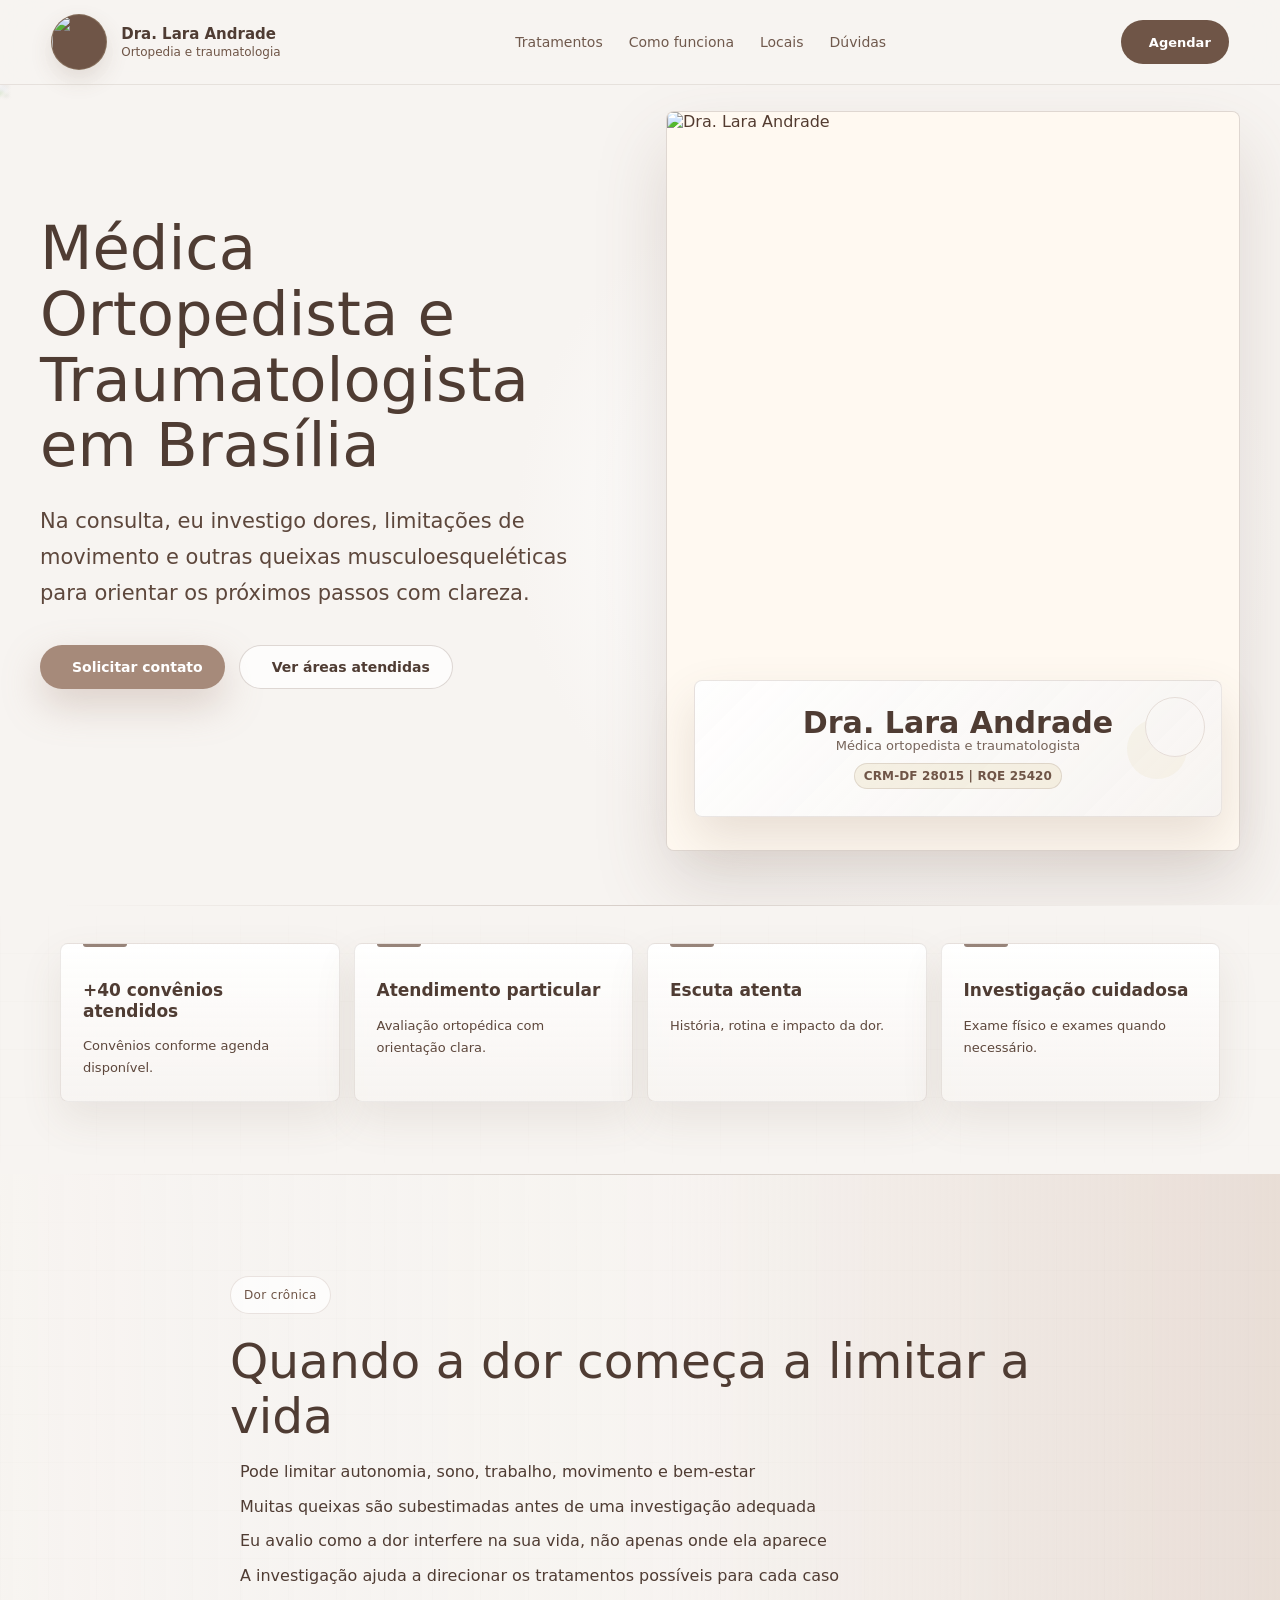
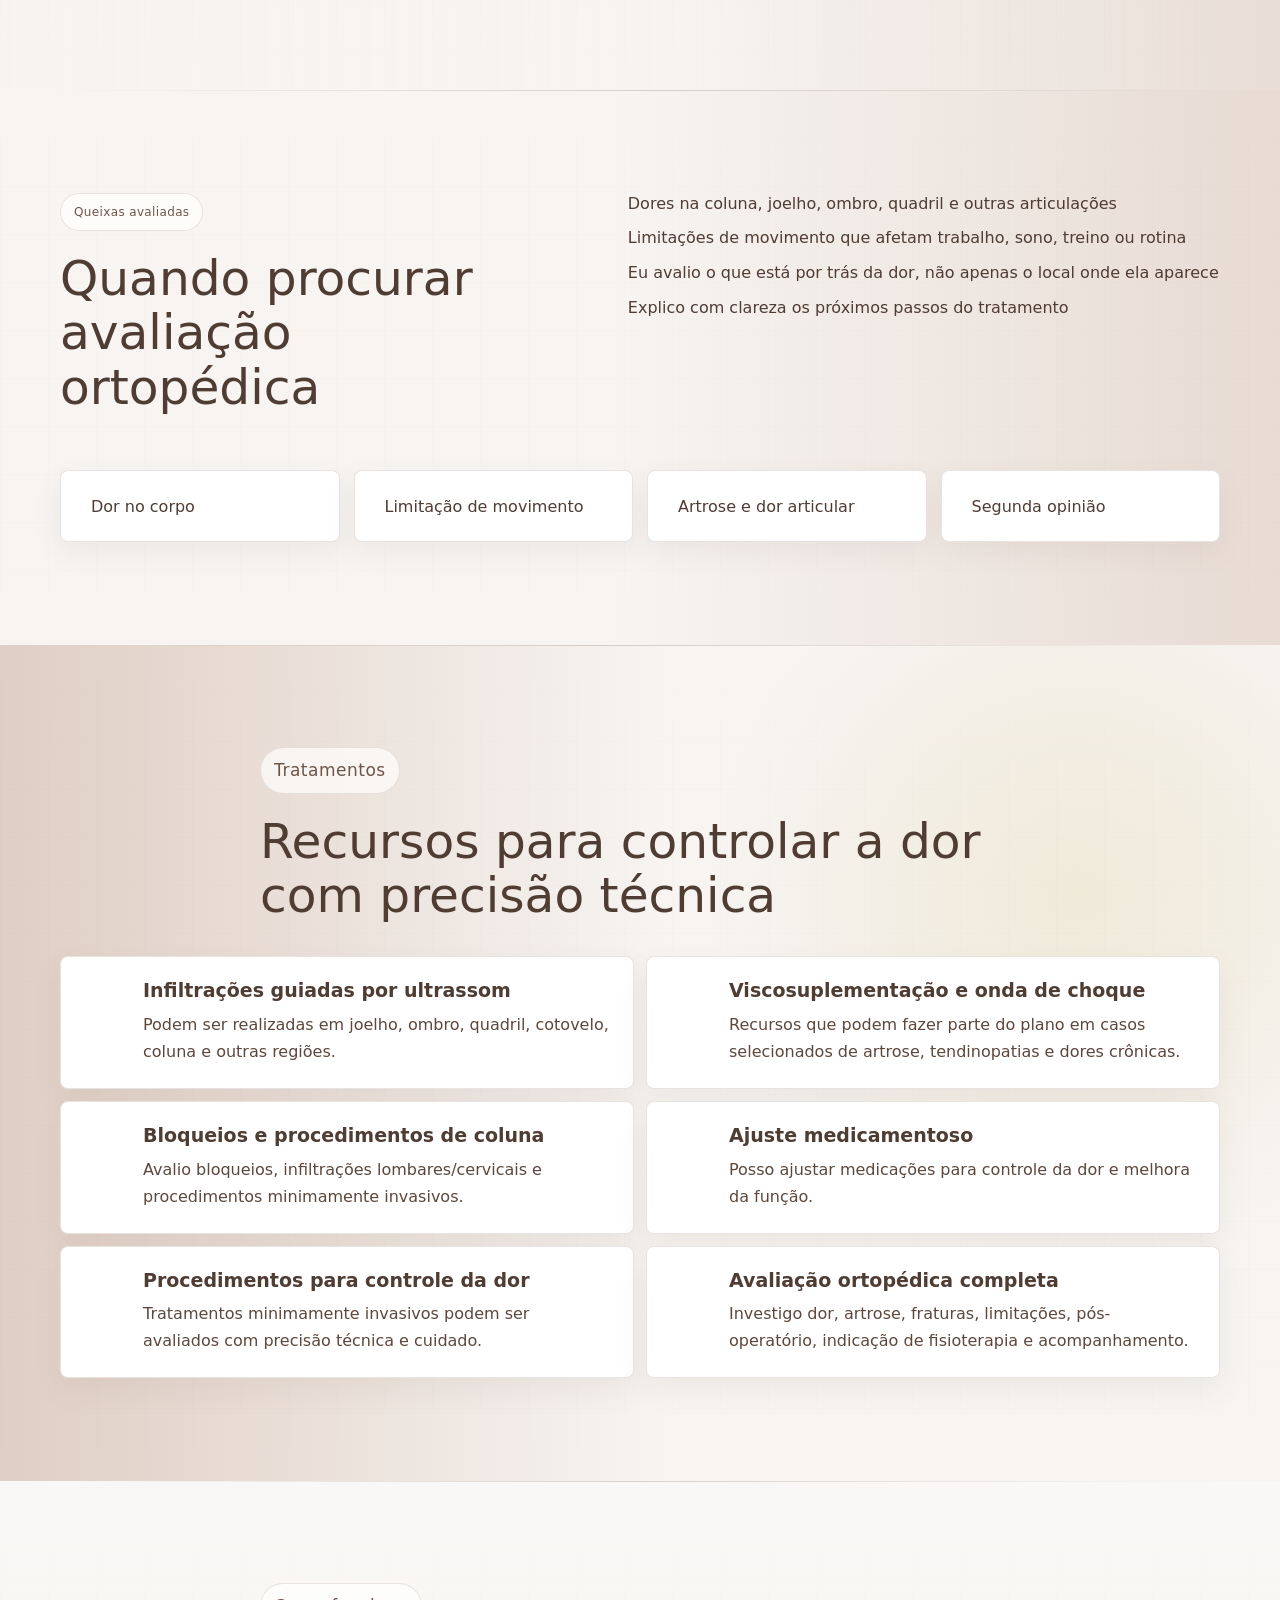
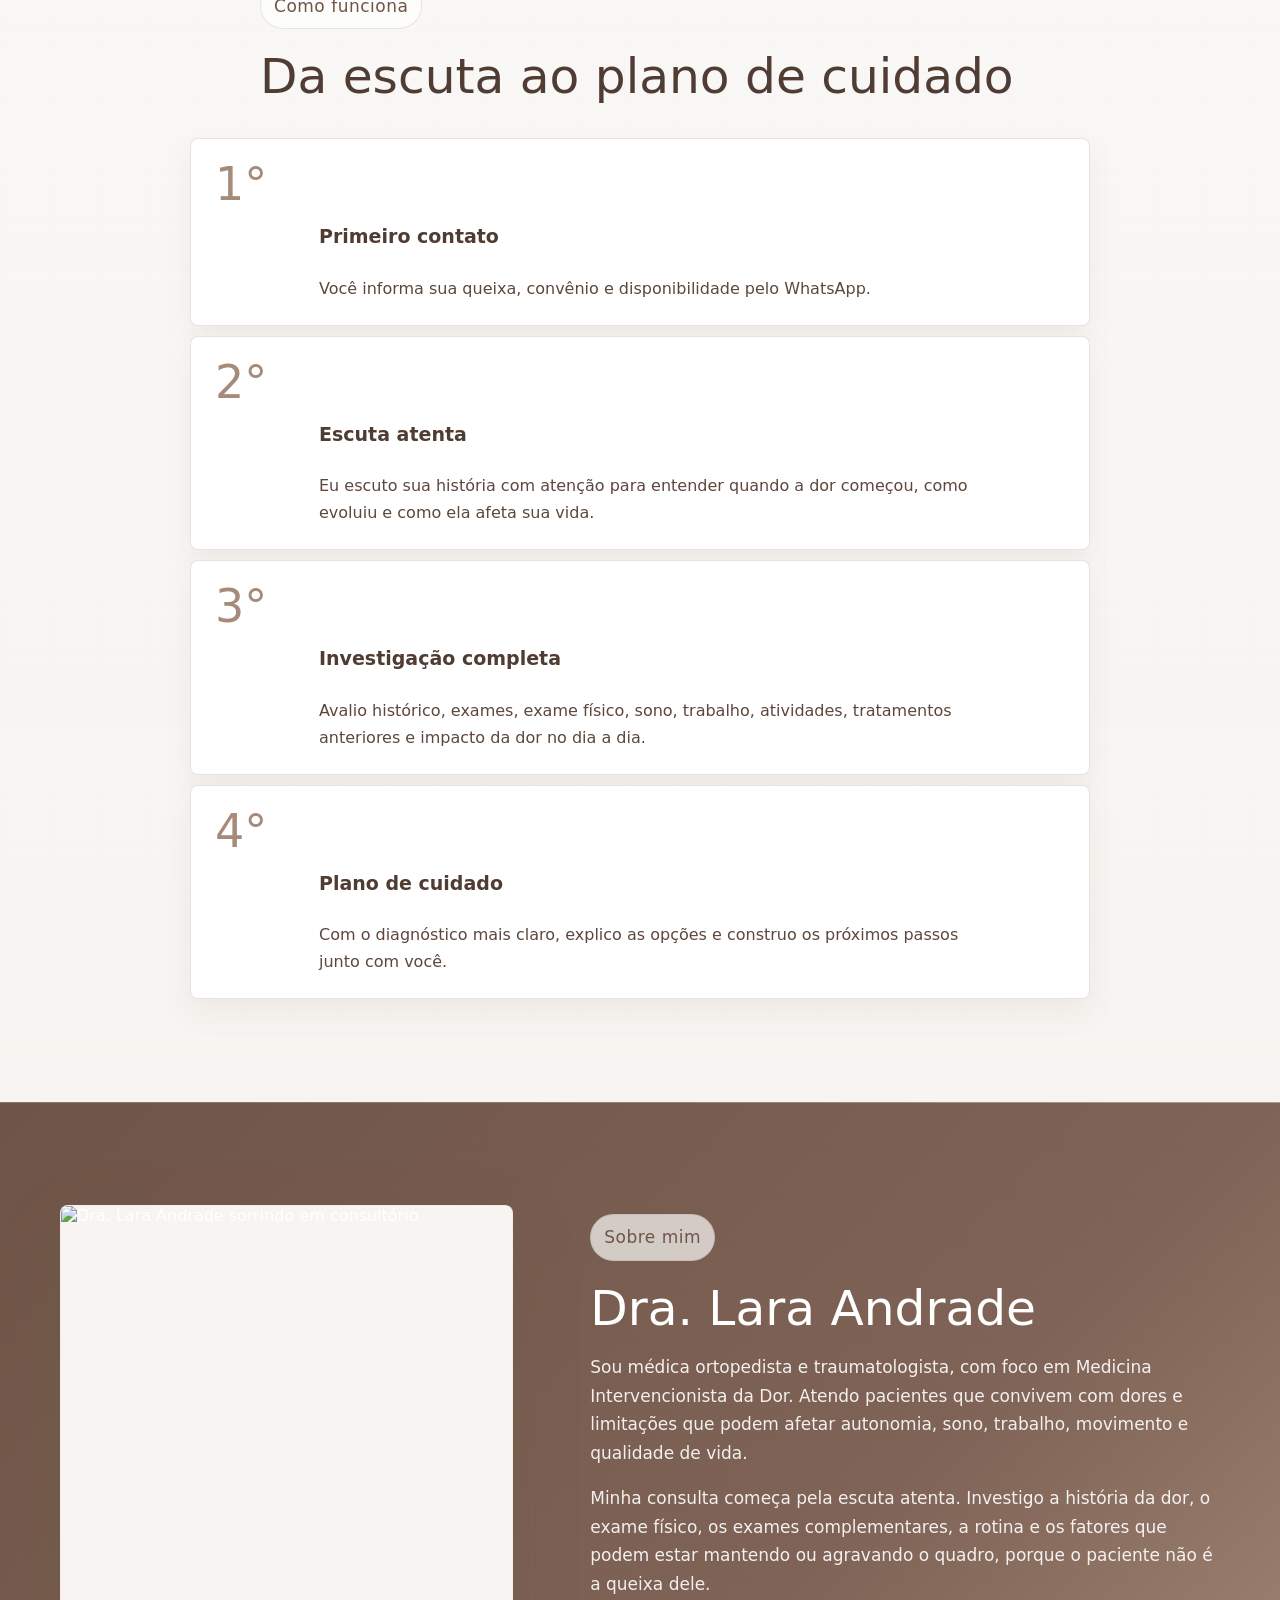
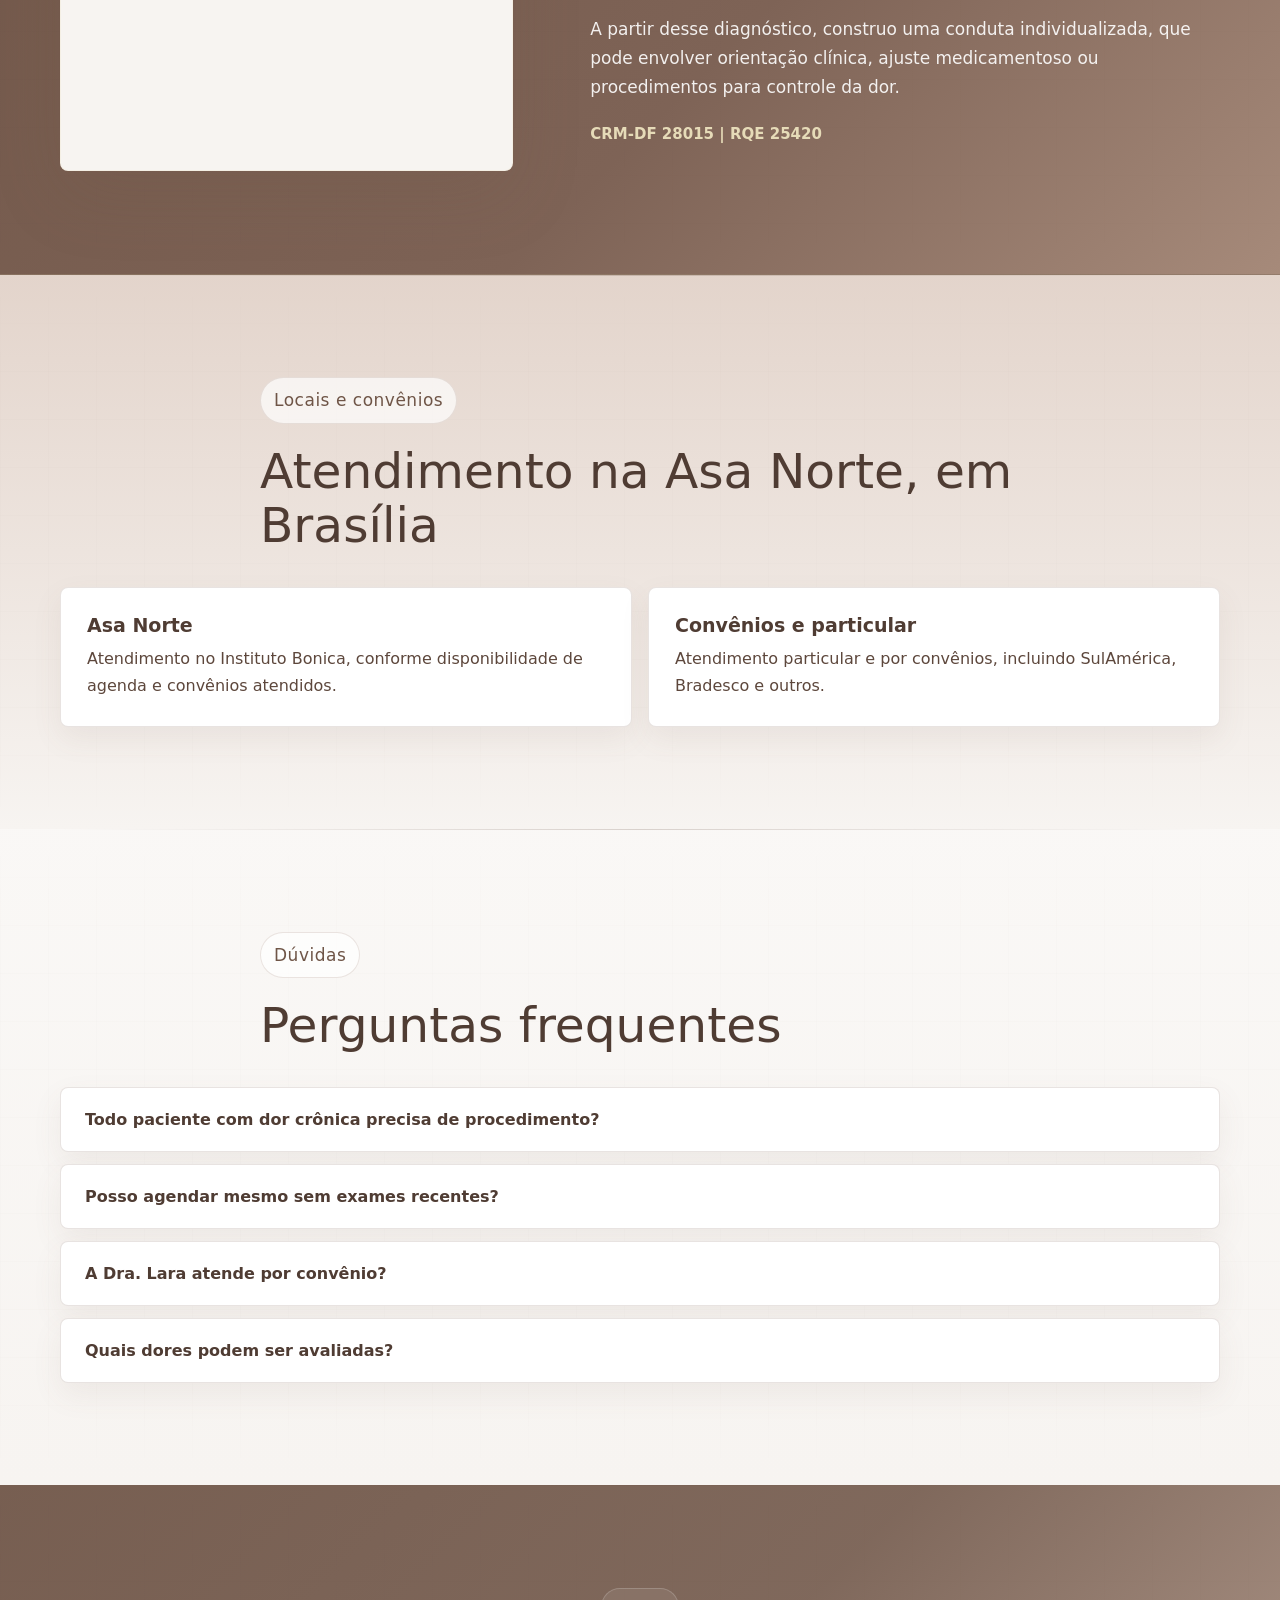
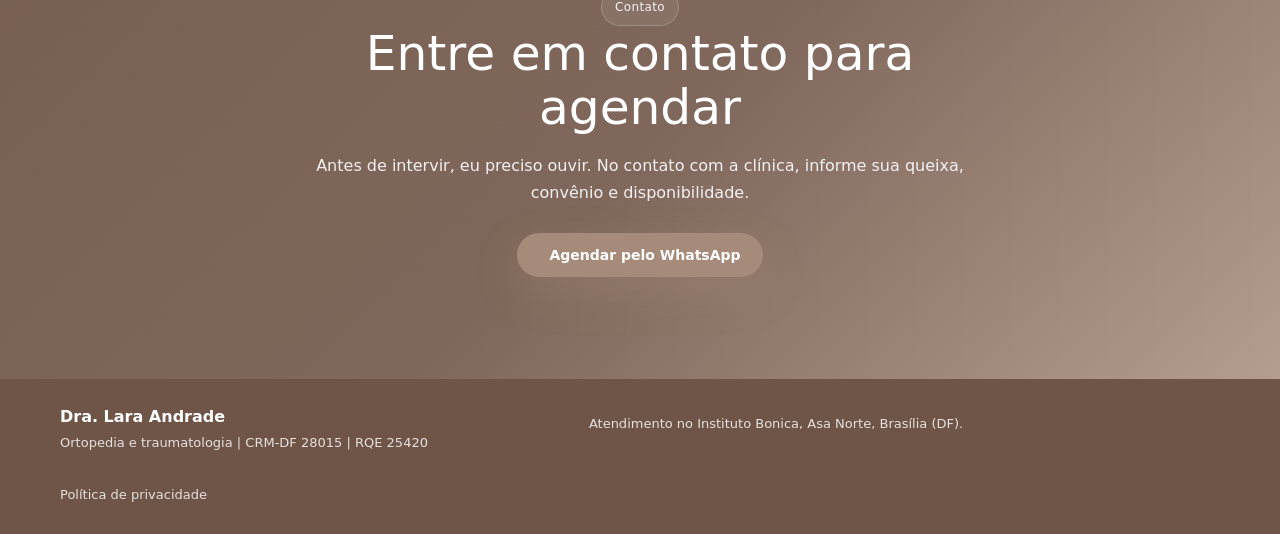
==== commit b51aff22: "feat(lp): agendamento direto no WhatsApp e textos de local unico Com a saida da Clindor sobrou um lo" ====
--- a/index.html
+++ b/index.html
@@ -33,7 +33,7 @@
         <a href="#locais">Locais</a>
         <a href="#duvidas">Dúvidas</a>
       </nav>
-      <a class="header-cta" href="#agendar" data-schedule-open>
+      <a class="header-cta" href="https://wa.me/5561995784427?text=Ol%C3%A1%2C%20gostaria%20de%20agendar%20uma%20consulta%20com%20a%20Dra.%20Lara%20Andrade." target="_blank" rel="noopener">
         <i data-lucide="calendar-check" aria-hidden="true"></i>
         Agendar
       </a>
@@ -49,7 +49,7 @@
             <h1>Médica Ortopedista e Traumatologista em Brasília</h1>
             <p class="hero-lead">Na consulta, eu investigo dores, limitações de movimento e outras queixas musculoesqueléticas para orientar os próximos passos com clareza.</p>
             <div class="hero-actions">
-              <a class="btn btn-primary" href="#agendar" data-schedule-open>
+              <a class="btn btn-primary" href="https://wa.me/5561995784427?text=Ol%C3%A1%2C%20gostaria%20de%20agendar%20uma%20consulta%20com%20a%20Dra.%20Lara%20Andrade." target="_blank" rel="noopener">
                 <i data-lucide="calendar-check" aria-hidden="true"></i>
                 Solicitar contato
               </a>
@@ -257,7 +257,7 @@
       <section class="section locations" id="locais">
         <div class="container section-heading">
           <p class="eyebrow">Locais e convênios</p>
-          <h2>Atendimento em clínicas parceiras no DF</h2>
+          <h2>Atendimento na Asa Norte, em Brasília</h2>
         </div>
         <div class="container location-grid">
           <article>
@@ -268,7 +268,7 @@
           <article>
             <i data-lucide="credit-card" aria-hidden="true"></i>
             <h3>Convênios e particular</h3>
-            <p>Atendimento particular e por convênios, incluindo SulAmérica, Bradesco e outros conforme a clínica.</p>
+            <p>Atendimento particular e por convênios, incluindo SulAmérica, Bradesco e outros.</p>
           </article>
         </div>
       </section>
@@ -289,7 +289,7 @@
           </details>
           <details>
             <summary>A Dra. Lara atende por convênio?</summary>
-            <p>Sim, há atendimento por convênios e particular. A lista exata varia por clínica e deve ser confirmada no WhatsApp.</p>
+            <p>Sim, há atendimento por convênios e particular. A lista exata deve ser confirmada no WhatsApp.</p>
           </details>
           <details>
             <summary>Quais dores podem ser avaliadas?</summary>
@@ -305,7 +305,7 @@
             <h2>Entre em contato para agendar</h2>
             <p>Antes de intervir, eu preciso ouvir. No contato com a clínica, informe sua queixa, convênio e disponibilidade.</p>
             <div class="final-actions">
-              <a class="btn btn-primary" href="#agendar" data-schedule-open>
+              <a class="btn btn-primary" href="https://wa.me/5561995784427?text=Ol%C3%A1%2C%20gostaria%20de%20agendar%20uma%20consulta%20com%20a%20Dra.%20Lara%20Andrade." target="_blank" rel="noopener">
                 <i data-lucide="calendar-check" aria-hidden="true"></i>
                 Agendar pelo WhatsApp
               </a>
@@ -321,31 +321,11 @@
           <strong>Dra. Lara Andrade</strong>
           <p>Ortopedia e traumatologia | CRM-DF 28015 | RQE 25420</p>
         </div>
-        <p>Atendimento em Brasília e clínicas parceiras no Distrito Federal.</p>
+        <p>Atendimento no Instituto Bonica, Asa Norte, Brasília (DF).</p>
         <p><a href="/politica-de-privacidade/">Política de privacidade</a></p>
       </div>
     </footer>
 
-    <div class="schedule-modal" id="schedule-modal" aria-hidden="true" inert>
-      <div class="schedule-modal__backdrop" data-schedule-close></div>
-      <div class="schedule-dialog" role="dialog" aria-modal="true" aria-labelledby="schedule-title" aria-describedby="schedule-description">
-        <button class="schedule-close" type="button" aria-label="Fechar opções de agendamento" data-schedule-close>
-          <i data-lucide="x" aria-hidden="true"></i>
-        </button>
-        <p class="eyebrow">Agendamento</p>
-        <h2 id="schedule-title">Agende pelo WhatsApp</h2>
-        <p id="schedule-description">Toque abaixo para abrir o WhatsApp de agendamento.</p>
-        <div class="schedule-options">
-          <a href="https://wa.me/5561995784427?text=Ol%C3%A1%2C%20gostaria%20de%20agendar%20uma%20consulta%20com%20a%20Dra.%20Lara%20Andrade%20no%20Instituto%20Bonica%20%28Asa%20Norte%29." target="_blank" rel="noopener">
-            <i data-lucide="map-pin" aria-hidden="true"></i>
-            <span>
-              <strong>Instituto Bonica</strong>
-              <small>Asa Norte</small>
-            </span>
-          </a>
-        </div>
-      </div>
-    </div>
 
     <script src="https://unpkg.com/lucide@latest/dist/umd/lucide.min.js"></script>
     <script src="script.js"></script>
--- a/styles.css
+++ b/styles.css
@@ -1233,143 +1233,6 @@
   font-size: 13px;
 }
 
-.schedule-modal {
-  position: fixed;
-  inset: 0;
-  z-index: 80;
-  display: grid;
-  place-items: center;
-  padding: 22px;
-  opacity: 0;
-  pointer-events: none;
-  transition: opacity 0.2s ease;
-}
-
-.schedule-modal.is-open {
-  opacity: 1;
-  pointer-events: auto;
-}
-
-.schedule-modal__backdrop {
-  position: absolute;
-  inset: 0;
-  background: rgba(47, 33, 27, 0.46);
-  backdrop-filter: blur(7px);
-}
-
-.schedule-dialog {
-  position: relative;
-  z-index: 1;
-  width: min(100%, 560px);
-  padding: 30px;
-  border: 1px solid rgba(111, 85, 71, 0.16);
-  border-radius: 8px;
-  background:
-    linear-gradient(180deg, rgba(255, 255, 255, 0.97), rgba(247, 244, 241, 0.96)),
-    var(--paper);
-  box-shadow: 0 32px 90px rgba(47, 33, 27, 0.24);
-}
-
-.schedule-dialog .eyebrow {
-  margin-bottom: 14px;
-  border-color: rgba(166, 138, 122, 0.22);
-  color: var(--green-deep);
-  background: rgba(255, 255, 255, 0.74);
-}
-
-.schedule-dialog h2 {
-  max-width: 420px;
-  margin-bottom: 10px;
-  font-size: clamp(28px, 3.2vw, 40px);
-}
-
-.schedule-dialog p {
-  max-width: 430px;
-  margin-bottom: 22px;
-}
-
-.schedule-close {
-  position: absolute;
-  top: 16px;
-  right: 16px;
-  display: inline-grid;
-  place-items: center;
-  width: 38px;
-  height: 38px;
-  border: 1px solid rgba(111, 85, 71, 0.16);
-  border-radius: 50%;
-  color: var(--ink);
-  background: rgba(255, 255, 255, 0.74);
-  cursor: pointer;
-}
-
-.schedule-close svg {
-  width: 18px;
-  height: 18px;
-}
-
-.schedule-options {
-  display: grid;
-  gap: 10px;
-}
-
-.schedule-options a {
-  display: grid;
-  grid-template-columns: 42px 1fr;
-  gap: 14px;
-  align-items: center;
-  min-height: 76px;
-  padding: 14px 16px;
-  border: 1px solid rgba(111, 85, 71, 0.14);
-  border-radius: 8px;
-  background: rgba(255, 255, 255, 0.86);
-  transition: transform 0.2s ease, border-color 0.2s ease, box-shadow 0.2s ease, background 0.2s ease;
-}
-
-.schedule-options a:hover {
-  border-color: rgba(111, 85, 71, 0.26);
-  background: var(--white);
-  box-shadow: var(--shadow-soft);
-  transform: translateY(-2px);
-}
-
-.schedule-options a:focus-visible,
-.schedule-close:focus-visible {
-  outline: 2px solid rgba(111, 85, 71, 0.42);
-  outline-offset: 3px;
-}
-
-.schedule-options svg {
-  width: 42px;
-  height: 42px;
-  padding: 10px;
-  border: 1px solid rgba(166, 138, 122, 0.24);
-  border-radius: 10px;
-  color: var(--green-deep);
-  background: rgba(230, 219, 184, 0.26);
-}
-
-.schedule-options strong,
-.schedule-options small {
-  display: block;
-}
-
-.schedule-options strong {
-  margin-bottom: 4px;
-  color: var(--ink-strong);
-  font-size: 17px;
-  line-height: 1.2;
-}
-
-.schedule-options small {
-  color: var(--muted-strong);
-  font-size: 13px;
-}
-
-body.modal-open {
-  overflow: hidden;
-}
-
 .reveal-on-scroll {
   opacity: 0;
   transform: translateY(18px);
@@ -1619,39 +1482,12 @@
     width: 100%;
   }
 
-  .schedule-dialog {
-    width: min(100%, calc(100vw - 36px));
-    max-width: calc(100vw - 36px);
-    padding: 24px 18px 18px;
-  }
-
-  .schedule-dialog h2 {
-    padding-right: 34px;
-    font-size: 28px;
-  }
-
-  .schedule-dialog p {
-    max-width: 100%;
-    font-size: 14px;
-  }
-
-  .schedule-close {
-    top: 12px;
-    right: 12px;
-  }
-
-  .schedule-options a {
-    min-height: 70px;
-    padding: 12px;
-  }
-
   .proof-grid,
   .concern-grid,
   .treatment-list,
   .location-grid {
     grid-template-columns: 1fr;
   }
-
 
   .proof-grid article,
   .proof-grid article:nth-child(2n),
